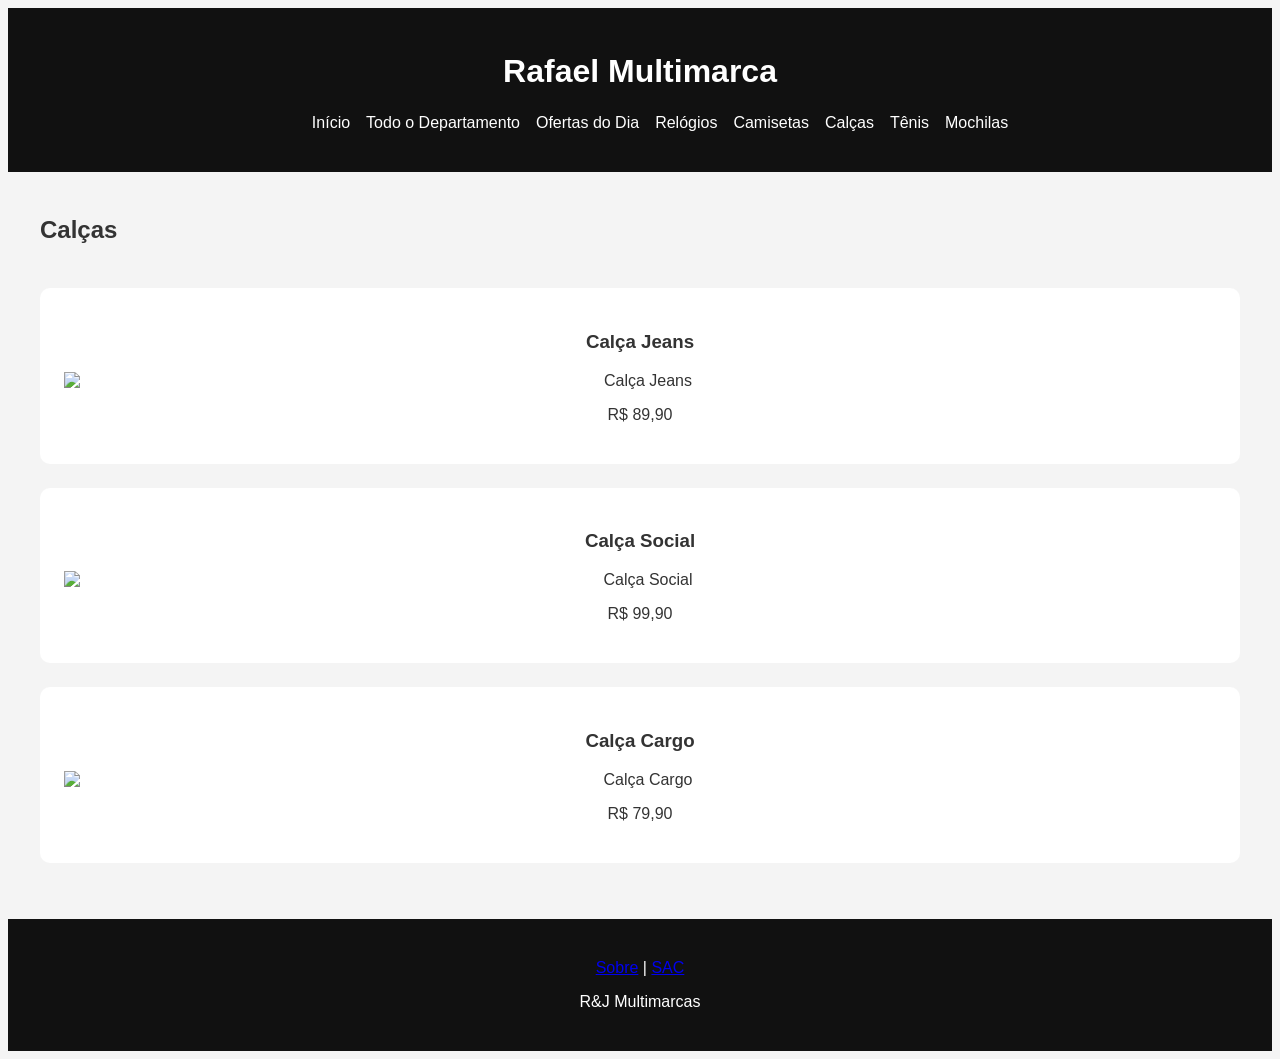
==== calcas.html @ 940b5541 "novo commit" ====
<!DOCTYPE html>
<html lang="pt-BR">
<head>
  <meta charset="UTF-8">
  <meta name="viewport" content="width=device-width, initial-scale=1.0">
  <title>Calças - ARENA MULTIMARCAS</title>

  <!-- CSS na ordem ITCSS -->
  <link rel="stylesheet" href="css/variables.css">
  <link rel="stylesheet" href="css/reset.css">
  <link rel="stylesheet" href="css/base.css">
  <link rel="stylesheet" href="css/layout.css">
  <link rel="stylesheet" href="css/components/nav.css">
  <link rel="stylesheet" href="css/components/card.css">
  <link rel="stylesheet" href="css/components/footer.css">
  <link rel="stylesheet" href="css/utilities.css">
</head>

<body>

<header>
  <h1>Rafael Multimarca</h1>

  <nav>
    <ul>
      <li><a href="aula_03.html#inicio">Início</a></li>
      <li><a href="departamento.html">Todo o Departamento</a></li>
      <li><a href="aula_03.html#ofertas">Ofertas do Dia</a></li>
      <li><a href="relogios.html">Relógios</a></li>
      <li><a href="camisetas.html">Camisetas</a></li>
      <li><a href="calcas.html">Calças</a></li>
      <li><a href="tenis.html">Tênis</a></li>
      <li><a href="mochilas.html">Mochilas</a></li>
    </ul>
  </nav>
</header>

<main>

<section id="calcas">
  <h2>Calças</h2>

  <div class="produto">
    <h3>Calça Jeans</h3>
    <img src="https://images.unsplash.com/photo-1542272604-787c3835535d?w=200" alt="Calça Jeans">
    <p>R$ 89,90</p>
  </div>

  <div class="produto">
    <h3>Calça Social</h3>
    <img src="https://images.unsplash.com/photo-1473966968600-fa801b869a1a?w=200" alt="Calça Social">
    <p>R$ 99,90</p>
  </div>

  <div class="produto">
    <h3>Calça Cargo</h3>
    <img src="https://images.unsplash.com/photo-1506629905607-0b5b8b5b2b5b?w=200" alt="Calça Cargo">
    <p>R$ 79,90</p>
  </div>

</section>

</main>

<footer>
  <div class="sac">
    <p><a href="#">Sobre</a> | <a href="#">SAC</a></p>
  </div>
  <p>R&J Multimarcas</p>
</footer>

</body>
</html>
---- css/variables.css ----
:root {
  --space-sm: 1rem;
  --space-md: 1.5rem;
  --space-lg: 2rem;

  --fs-base: 1rem;
  --fs-h1: 2rem;
  --fs-h2: 1.5rem;

  --color-primary: #00bcd4;
  --color-primary-dark: #0097a7;
  --color-bg: #f4f4f4;
  --color-text: #333;
  --color-white: #fff;
  --color-dark: #111;
  --color-border: #ccc;
}
---- css/base.css ----
body {
  font-family: Arial, sans-serif;
  font-size: var(--fs-base);
  background: var(--color-bg);
  color: var(--color-text);
}

h1 { 
  font-size: var(--fs-h1); 
  margin-bottom: var(--space-md);
}
h2 { font-size: var(--fs-h2); }

img, video {
  max-width: 100%;
  display: block;
}
---- css/layout.css ----
main {
  max-width: 1200px;
  margin: auto;
  padding: var(--space-md);
}

section {
  margin-bottom: var(--space-lg);
}
---- css/components/nav.css ----
header {
  background: var(--color-dark);
  color: var(--color-white);
  padding: var(--space-md);
  text-align: center;
}

nav ul {
  display: flex;
  justify-content: center;
  gap: var(--space-sm);
  list-style: none;
}

nav a {
  color: var(--color-white);
  text-decoration: none;
}
---- css/components/card.css ----
#produtos, #ofertas, #departamento, #relogios, #camisetas, #calcas, #tenis, #mochilas {
  display: grid;
  gap: var(--space-md);
}

.card, .oferta, .produto {
  background: var(--color-white);
  padding: var(--space-md);
  border-radius: 10px;
  text-align: center;
}
---- css/components/footer.css ----
footer {
  background: var(--color-dark);
  color: var(--color-white);
  text-align: center;
  padding: var(--space-md);
}

.sac {
  margin-bottom: var(--space-sm);
}
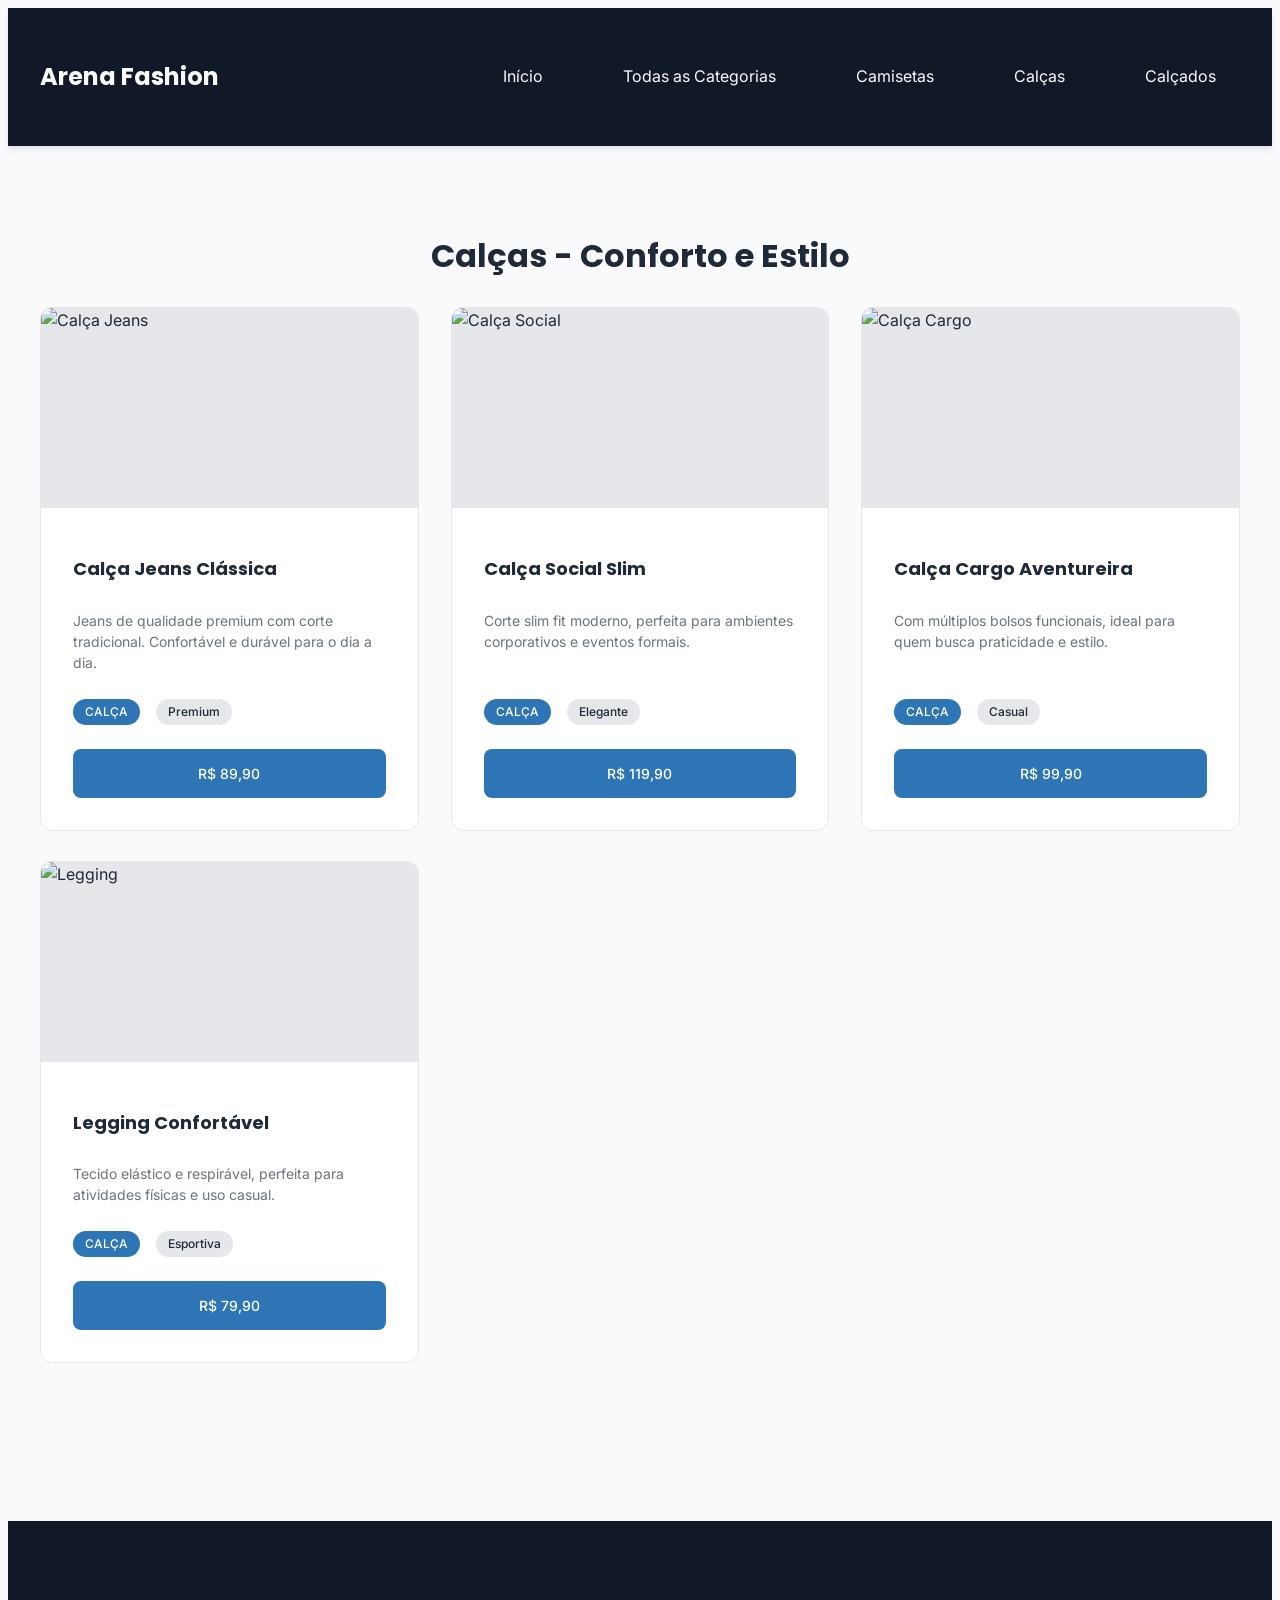
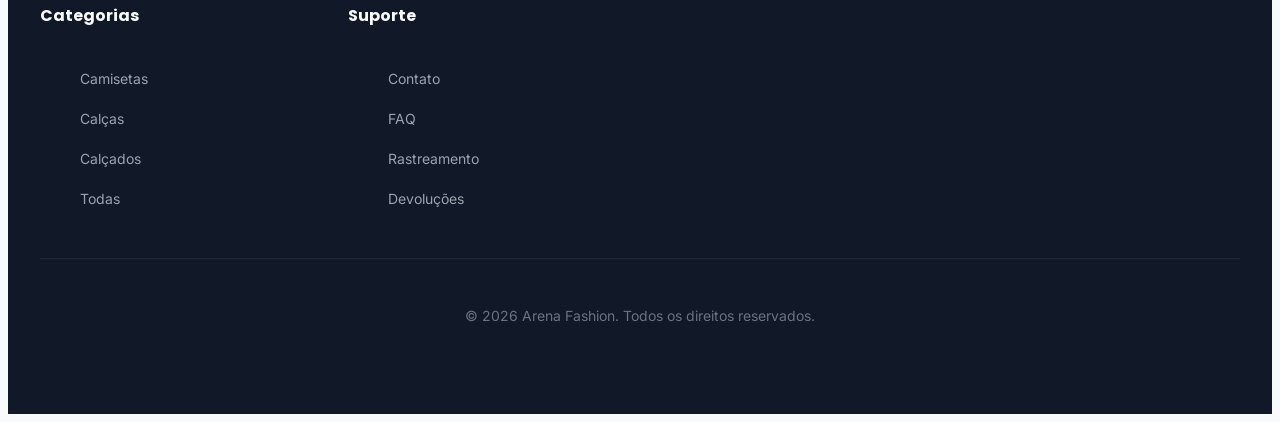
==== commit de596dd7: "aula 9" ====
--- a/calcas.html
+++ b/calcas.html
@@ -1,73 +1,107 @@
-<!DOCTYPE html>
+﻿<!DOCTYPE html>
 <html lang="pt-BR">
 <head>
   <meta charset="UTF-8">
   <meta name="viewport" content="width=device-width, initial-scale=1.0">
-  <title>Calças - ARENA MULTIMARCAS</title>
-
-  <!-- CSS na ordem ITCSS -->
+  <title>Calças - Arena Fashion</title>
+  <link rel="preconnect" href="https://fonts.googleapis.com">
+  <link rel="preconnect" href="https://fonts.gstatic.com" crossorigin>
+  <link href="https://fonts.googleapis.com/css2?family=Inter:wght@400;500;700&family=Poppins:wght@700&display=swap" rel="stylesheet">
   <link rel="stylesheet" href="css/variables.css">
   <link rel="stylesheet" href="css/reset.css">
   <link rel="stylesheet" href="css/base.css">
   <link rel="stylesheet" href="css/layout.css">
-  <link rel="stylesheet" href="css/components/nav.css">
+  <link rel="stylesheet" href="css/components/navbar.css">
   <link rel="stylesheet" href="css/components/card.css">
   <link rel="stylesheet" href="css/components/footer.css">
   <link rel="stylesheet" href="css/utilities.css">
 </head>
-
 <body>
-
-<header>
-  <h1>Rafael Multimarca</h1>
-
-  <nav>
-    <ul>
-      <li><a href="aula_03.html#inicio">Início</a></li>
-      <li><a href="departamento.html">Todo o Departamento</a></li>
-      <li><a href="aula_03.html#ofertas">Ofertas do Dia</a></li>
-      <li><a href="relogios.html">Relógios</a></li>
-      <li><a href="camisetas.html">Camisetas</a></li>
-      <li><a href="calcas.html">Calças</a></li>
-      <li><a href="tenis.html">Tênis</a></li>
-      <li><a href="mochilas.html">Mochilas</a></li>
-    </ul>
+<header class="header">
+  <nav class="navbar">
+    <div class="navbar__container">
+      <a href="aula_03.html" class="navbar__logo">Arena Fashion</a>
+      <button class="navbar__hamburger" id="hamburgerBtn" aria-label="Toggle navigation">
+        <span class="navbar__hamburger-line"></span>
+        <span class="navbar__hamburger-line"></span>
+        <span class="navbar__hamburger-line"></span>
+      </button>
+      <ul class="navbar__menu" id="navbarMenu">
+        <li class="navbar__item"><a href="aula_03.html" class="navbar__link">Início</a></li>
+        <li class="navbar__item"><a href="departamento.html" class="navbar__link">Todas as Categorias</a></li>
+        <li class="navbar__item"><a href="camisetas.html" class="navbar__link">Camisetas</a></li>
+        <li class="navbar__item"><a href="calcas.html" class="navbar__link">Calças</a></li>
+        <li class="navbar__item"><a href="tenis.html" class="navbar__link">Calçados</a></li>
+      </ul>
+    </div>
   </nav>
 </header>
-
-<main>
-
-<section id="calcas">
-  <h2>Calças</h2>
-
-  <div class="produto">
-    <h3>Calça Jeans</h3>
-    <img src="https://images.unsplash.com/photo-1542272604-787c3835535d?w=200" alt="Calça Jeans">
-    <p>R$ 89,90</p>
+<main class="main">
+<section class="section">
+  <h2 class="section__title">Calças - Conforto e Estilo</h2>
+  <div class="cards-grid">
+    <article class="card">
+      <div class="card__image"><img src="https://images.unsplash.com/photo-1542272604-787c3835535d?w=400&h=300&fit=crop" alt="Calça Jeans"></div>
+      <div class="card__content">
+        <h3 class="card__title">Calça Jeans Clássica</h3>
+        <p class="card__description">Jeans de qualidade premium com corte tradicional. Confortável e durável para o dia a dia.</p>
+        <div class="card__meta"><span class="card__category">Calça</span><span class="card__level">Premium</span></div>
+        <button class="card__button">R$ 89,90</button>
+      </div>
+    </article>
+    <article class="card">
+      <div class="card__image"><img src="https://images.unsplash.com/photo-1473966968600-fa801b869a1a?w=400&h=300&fit=crop" alt="Calça Social"></div>
+      <div class="card__content">
+        <h3 class="card__title">Calça Social Slim</h3>
+        <p class="card__description">Corte slim fit moderno, perfeita para ambientes corporativos e eventos formais.</p>
+        <div class="card__meta"><span class="card__category">Calça</span><span class="card__level">Elegante</span></div>
+        <button class="card__button">R$ 119,90</button>
+      </div>
+    </article>
+    <article class="card">
+      <div class="card__image"><img src="https://images.unsplash.com/photo-1506629905607-0b5b8b5b2b5b?w=400&h=300&fit=crop" alt="Calça Cargo"></div>
+      <div class="card__content">
+        <h3 class="card__title">Calça Cargo Aventureira</h3>
+        <p class="card__description">Com múltiplos bolsos funcionais, ideal para quem busca praticidade e estilo.</p>
+        <div class="card__meta"><span class="card__category">Calça</span><span class="card__level">Casual</span></div>
+        <button class="card__button">R$ 99,90</button>
+      </div>
+    </article>
+    <article class="card">
+      <div class="card__image"><img src="https://images.unsplash.com/photo-1541578527986-ccbb96293588?w=400&h=300&fit=crop" alt="Legging"></div>
+      <div class="card__content">
+        <h3 class="card__title">Legging Confortável</h3>
+        <p class="card__description">Tecido elástico e respirável, perfeita para atividades físicas e uso casual.</p>
+        <div class="card__meta"><span class="card__category">Calça</span><span class="card__level">Esportiva</span></div>
+        <button class="card__button">R$ 79,90</button>
+      </div>
+    </article>
   </div>
-
-  <div class="produto">
-    <h3>Calça Social</h3>
-    <img src="https://images.unsplash.com/photo-1473966968600-fa801b869a1a?w=200" alt="Calça Social">
-    <p>R$ 99,90</p>
+</section>
+</main>
+<footer class="footer">
+  <div class="footer__container">
+    <div class="footer__column"><h4 class="footer__title">Categorias</h4>
+      <ul class="footer__list">
+        <li><a href="camisetas.html" class="footer__link">Camisetas</a></li>
+        <li><a href="calcas.html" class="footer__link">Calças</a></li>
+        <li><a href="tenis.html" class="footer__link">Calçados</a></li>
+        <li><a href="departamento.html" class="footer__link">Todas</a></li>
+      </ul>
+    </div>
+    <div class="footer__column"><h4 class="footer__title">Suporte</h4>
+      <ul class="footer__list">
+        <li><a href="aula_03.html" class="footer__link">Contato</a></li>
+        <li><a href="aula_03.html" class="footer__link">FAQ</a></li>
+        <li><a href="aula_03.html" class="footer__link">Rastreamento</a></li>
+        <li><a href="aula_03.html" class="footer__link">Devoluções</a></li>
+      </ul>
+    </div>
   </div>
-
-  <div class="produto">
-    <h3>Calça Cargo</h3>
-    <img src="https://images.unsplash.com/photo-1506629905607-0b5b8b5b2b5b?w=200" alt="Calça Cargo">
-    <p>R$ 79,90</p>
+  <div class="footer__bottom">
+    <p class="footer__copyright">© <span id="footerYear">2026</span> Arena Fashion. Todos os direitos reservados.</p>
   </div>
-
-</section>
-
-</main>
-
-<footer>
-  <div class="sac">
-    <p><a href="#">Sobre</a> | <a href="#">SAC</a></p>
-  </div>
-  <p>R&J Multimarcas</p>
 </footer>
-
+<script src="js/main.js"></script>
 </body>
-</html>+</html>
--- a/css/variables.css
+++ b/css/variables.css
@@ -1,17 +1,107 @@
 :root {
+  /* ========================================
+     COLORS - Palette
+     ======================================== */
+  --color-primary-500: #2E75B6;
+  --color-primary-600: #1E5BA8;
+  --color-primary-700: #0F3F7F;
+  
+  --color-secondary-500: #F39C12;
+  --color-secondary-600: #E67E22;
+  --color-secondary-700: #D35400;
+  
+  --color-neutral-50: #F9FAFB;
+  --color-neutral-100: #F3F4F6;
+  --color-neutral-200: #E5E7EB;
+  --color-neutral-300: #D1D5DB;
+  --color-neutral-400: #9CA3AF;
+  --color-neutral-500: #6B7280;
+  --color-neutral-600: #4B5563;
+  --color-neutral-700: #374151;
+  --color-neutral-800: #1F2937;
+  --color-neutral-900: #111827;
+  
+  --color-success-500: #10B981;
+  --color-danger-500: #EF4444;
+  --color-warning-500: #FBBF24;
+  
+  /* ========================================
+     COLORS - Semantic
+     ======================================== */
+  --color-bg: #FFFFFF;
+  --color-bg-alt: #F9FAFB;
+  --color-text: #1F2937;
+  --color-text-light: #6B7280;
+  --color-text-lighter: #9CA3AF;
+  --color-border: #E5E7EB;
+  --color-shadow: rgba(0, 0, 0, 0.1);
+  
+  /* ========================================
+     SPACING - Modular Scale
+     ======================================== */
+  --space-xs: 0.5rem;
   --space-sm: 1rem;
   --space-md: 1.5rem;
   --space-lg: 2rem;
-
+  --space-xl: 3rem;
+  --space-2xl: 4rem;
+  
+  /* ========================================
+     TYPOGRAPHY
+     ======================================== */
+  --ff-primary: 'Inter', sans-serif;
+  --ff-heading: 'Poppins', sans-serif;
+  
+  --fw-normal: 400;
+  --fw-medium: 500;
+  --fw-bold: 700;
+  
+  --fs-xs: 0.75rem;
+  --fs-sm: 0.875rem;
   --fs-base: 1rem;
-  --fs-h1: 2rem;
-  --fs-h2: 1.5rem;
-
-  --color-primary: #00bcd4;
-  --color-primary-dark: #0097a7;
-  --color-bg: #f4f4f4;
-  --color-text: #333;
-  --color-white: #fff;
-  --color-dark: #111;
-  --color-border: #ccc;
+  --fs-lg: 1.125rem;
+  --fs-xl: 1.5rem;
+  --fs-2xl: 2rem;
+  --fs-3xl: 2.5rem;
+  
+  --lh-tight: 1.2;
+  --lh-normal: 1.5;
+  --lh-relaxed: 1.8;
+  
+  /* ========================================
+     BORDER & RADIUS
+     ======================================== */
+  --radius-sm: 0.25rem;
+  --radius-md: 0.5rem;
+  --radius-lg: 0.75rem;
+  --radius-xl: 1rem;
+  --radius-2xl: 1.5rem;
+  --radius-full: 9999px;
+  
+  --border-thin: 1px;
+  --border-normal: 2px;
+  --border-thick: 4px;
+  
+  /* ========================================
+     SHADOWS
+     ======================================== */
+  --shadow-sm: 0 1px 2px 0 rgba(0, 0, 0, 0.05);
+  --shadow-md: 0 4px 6px -1px rgba(0, 0, 0, 0.1);
+  --shadow-lg: 0 10px 15px -3px rgba(0, 0, 0, 0.1);
+  --shadow-xl: 0 20px 25px -5px rgba(0, 0, 0, 0.1);
+  --shadow-2xl: 0 25px 50px -12px rgba(0, 0, 0, 0.25);
+  
+  /* ========================================
+     Z-INDEX
+     ======================================== */
+  --z-dropdown: 100;
+  --z-sticky: 200;
+  --z-modal: 999;
+  
+  /* ========================================
+     TRANSITIONS
+     ======================================== */
+  --transition-fast: 150ms ease-out;
+  --transition-normal: 300ms ease-out;
+  --transition-slow: 500ms ease-out;
 }
--- a/css/base.css
+++ b/css/base.css
@@ -1,17 +1,104 @@
-body {
-  font-family: Arial, sans-serif;
-  font-size: var(--fs-base);
-  background: var(--color-bg);
-  color: var(--color-text);
+/* ========================================
+   2. BASE - Typographic Defaults
+   ======================================== */
+
+html {
+  scroll-behavior: smooth;
+  font-size: 16px;
 }
 
-h1 { 
-  font-size: var(--fs-h1); 
+body {
+  font-family: var(--ff-primary);
+  font-size: var(--fs-base);
+  font-weight: var(--fw-normal);
+  line-height: var(--lh-normal);
+  background-color: var(--color-neutral-50);
+  color: var(--color-text);
+  -webkit-font-smoothing: antialiased;
+  -moz-osx-font-smoothing: grayscale;
+}
+
+/* ========================================
+   HEADINGS
+   ======================================== */
+
+h1, h2, h3, h4, h5, h6 {
+  font-family: var(--ff-heading);
+  font-weight: var(--fw-bold);
+  line-height: var(--lh-tight);
+  color: var(--color-text);
   margin-bottom: var(--space-md);
 }
-h2 { font-size: var(--fs-h2); }
 
-img, video {
+h1 {
+  font-size: var(--fs-3xl);
+}
+
+h2 {
+  font-size: var(--fs-2xl);
+}
+
+h3 {
+  font-size: var(--fs-xl);
+}
+
+h4 {
+  font-size: var(--fs-lg);
+}
+
+h5, h6 {
+  font-size: var(--fs-base);
+}
+
+/* ========================================
+   PARAGRAPH & TEXT
+   ======================================== */
+
+p {
+  margin-bottom: var(--space-md);
+}
+
+a {
+  color: var(--color-primary-500);
+  text-decoration: none;
+  transition: color var(--transition-normal);
+}
+
+a:hover {
+  color: var(--color-primary-600);
+}
+
+/* ========================================
+   MEDIA
+   ======================================== */
+
+img, picture, video, canvas, svg {
+  display: block;
   max-width: 100%;
-  display: block;
+  height: auto;
+}
+
+/* ========================================
+   FORM ELEMENTS
+   ======================================== */
+
+button, input, select, textarea {
+  font-family: inherit;
+  font-size: inherit;
+}
+
+button {
+  cursor: pointer;
+}
+
+/* ========================================
+   LISTS
+   ======================================== */
+
+ul, ol {
+  list-style: none;
+}
+
+li {
+  margin-bottom: 0;
 }
--- a/css/layout.css
+++ b/css/layout.css
@@ -6,4 +6,62 @@
 
 section {
   margin-bottom: var(--space-lg);
+}
+
+/* ========================================
+   SECTION LAYOUT
+   ======================================== */
+
+.main {
+  max-width: 1200px;
+  margin: 0 auto;
+  padding: var(--space-lg);
+}
+
+.section {
+  padding: var(--space-lg) 0;
+}
+
+.section__title {
+  font-family: var(--ff-heading);
+  font-size: var(--fs-2xl);
+  font-weight: var(--fw-bold);
+  color: var(--color-text);
+  margin-bottom: var(--space-lg);
+  text-align: center;
+}
+
+/* ========================================
+   CARDS GRID - Responsive
+   ======================================== */
+
+.cards-grid {
+  display: grid;
+  grid-template-columns: 1fr;
+  gap: var(--space-lg);
+}
+
+/* Tablets (>= 768px) - 2 columns */
+@media (min-width: 768px) {
+  .cards-grid {
+    grid-template-columns: repeat(2, 1fr);
+  }
+}
+
+/* Desktop (>= 1200px) - 3 columns */
+@media (min-width: 1200px) {
+  .cards-grid {
+    grid-template-columns: repeat(3, 1fr);
+  }
+
+  /* Card featured spans 2 columns on desktop */
+  .card--featured {
+    grid-column: span 2;
+    grid-row: span 1;
+  }
+
+  /* Optional: Featured card can be full width for better design */
+  .cards-grid .card--featured:nth-child(1) {
+    grid-column: 1 / -1;
+  }
 }
--- a/css/components/navbar.css
+++ b/css/components/navbar.css
@@ -0,0 +1,162 @@
+/* ========================================
+   NAVBAR COMPONENT
+   ======================================== */
+
+.header {
+  background-color: var(--color-neutral-900);
+  box-shadow: var(--shadow-md);
+  position: sticky;
+  top: 0;
+  z-index: var(--z-sticky);
+}
+
+.navbar {
+  width: 100%;
+}
+
+.navbar__container {
+  max-width: 1200px;
+  margin: 0 auto;
+  padding: var(--space-md);
+  display: flex;
+  justify-content: space-between;
+  align-items: center;
+}
+
+.navbar__logo {
+  font-family: var(--ff-heading);
+  font-size: var(--fs-xl);
+  font-weight: var(--fw-bold);
+  color: var(--color-neutral-50);
+  text-decoration: none;
+  transition: color var(--transition-normal);
+}
+
+.navbar__logo:hover {
+  color: var(--color-primary-500);
+}
+
+/* ========================================
+   HAMBURGER MENU (Mobile First)
+   ======================================== */
+
+.navbar__hamburger {
+  display: flex;
+  flex-direction: column;
+  gap: 0.4rem;
+  background: none;
+  border: none;
+  cursor: pointer;
+  padding: var(--space-sm);
+  margin-right: -var(--space-sm);
+}
+
+.navbar__hamburger-line {
+  width: 1.5rem;
+  height: 0.25rem;
+  background-color: var(--color-neutral-50);
+  transition: all var(--transition-normal);
+  transform-origin: center;
+}
+
+.navbar__hamburger.active .navbar__hamburger-line:nth-child(1) {
+  transform: translateY(0.65rem) rotate(45deg);
+}
+
+.navbar__hamburger.active .navbar__hamburger-line:nth-child(2) {
+  opacity: 0;
+}
+
+.navbar__hamburger.active .navbar__hamburger-line:nth-child(3) {
+  transform: translateY(-0.65rem) rotate(-45deg);
+}
+
+/* ========================================
+   MENU (Mobile Vertical)
+   ======================================== */
+
+.navbar__menu {
+  display: none;
+  position: absolute;
+  top: 100%;
+  left: 0;
+  right: 0;
+  background-color: var(--color-neutral-800);
+  flex-direction: column;
+  padding: var(--space-md) 0;
+  list-style: none;
+  box-shadow: var(--shadow-lg);
+  animation: slideDown var(--transition-normal) ease-out;
+}
+
+.navbar__menu.active {
+  display: flex;
+}
+
+@keyframes slideDown {
+  from {
+    opacity: 0;
+    transform: translateY(-1rem);
+  }
+  to {
+    opacity: 1;
+    transform: translateY(0);
+  }
+}
+
+.navbar__item {
+  width: 100%;
+}
+
+.navbar__link {
+  display: block;
+  padding: var(--space-md) var(--space-lg);
+  color: var(--color-neutral-50);
+  text-decoration: none;
+  transition: background-color var(--transition-normal);
+  border-left: 4px solid transparent;
+}
+
+.navbar__link:hover,
+.navbar__link:focus {
+  background-color: var(--color-neutral-700);
+  border-left-color: var(--color-primary-500);
+  outline: none;
+}
+
+/* ========================================
+   DESKTOP (>= 768px)
+   ======================================== */
+
+@media (min-width: 768px) {
+  .navbar__hamburger {
+    display: none;
+  }
+
+  .navbar__menu {
+    display: flex !important;
+    position: static;
+    background-color: transparent;
+    flex-direction: row;
+    padding: 0;
+    gap: var(--space-lg);
+    box-shadow: none;
+    animation: none;
+  }
+
+  .navbar__item {
+    width: auto;
+  }
+
+  .navbar__link {
+    padding: var(--space-sm) var(--space-md);
+    border-left: none;
+    border-bottom: 2px solid transparent;
+  }
+
+  .navbar__link:hover,
+  .navbar__link:focus {
+    background-color: transparent;
+    border-bottom-color: var(--color-primary-500);
+  }
+}
--- a/css/components/card.css
+++ b/css/components/card.css
@@ -1,11 +1,144 @@
-#produtos, #ofertas, #departamento, #relogios, #camisetas, #calcas, #tenis, #mochilas {
-  display: grid;
-  gap: var(--space-md);
+/* ========================================
+   CARD COMPONENT
+   ======================================== */
+
+.card {
+  background-color: var(--color-bg);
+  border: var(--border-thin) solid var(--color-border);
+  border-radius: var(--radius-lg);
+  overflow: hidden;
+  transition: 
+    transform var(--transition-normal),
+    box-shadow var(--transition-normal);
+  display: flex;
+  flex-direction: column;
+  height: 100%;
 }
 
-.card, .oferta, .produto {
-  background: var(--color-white);
-  padding: var(--space-md);
-  border-radius: 10px;
-  text-align: center;
+.card:hover {
+  transform: translateY(-0.5rem);
+  box-shadow: var(--shadow-xl);
+}
+
+/* ========================================
+   CARD IMAGE
+   ======================================== */
+
+.card__image {
+  width: 100%;
+  height: 200px;
+  overflow: hidden;
+  background-color: var(--color-neutral-200);
+}
+
+.card__image img {
+  width: 100%;
+  height: 100%;
+  object-fit: cover;
+  transition: transform var(--transition-normal);
+}
+
+.card:hover .card__image img {
+  transform: scale(1.05);
+}
+
+/* ========================================
+   CARD CONTENT
+   ======================================== */
+
+.card__content {
+  padding: var(--space-lg);
+  display: flex;
+  flex-direction: column;
+  flex-grow: 1;
+}
+
+.card__title {
+  font-family: var(--ff-heading);
+  font-size: var(--fs-lg);
+  font-weight: var(--fw-bold);
+  color: var(--color-text);
+  margin-bottom: var(--space-sm);
+  line-height: var(--lh-tight);
+}
+
+.card__description {
+  font-size: var(--fs-sm);
+  color: var(--color-text-light);
+  line-height: var(--lh-normal);
+  margin-bottom: var(--space-md);
+  flex-grow: 1;
+}
+
+/* ========================================
+   CARD META
+   ======================================== */
+
+.card__meta {
+  display: flex;
+  gap: var(--space-sm);
+  margin-bottom: var(--space-md);
+  flex-wrap: wrap;
+}
+
+.card__category {
+  display: inline-block;
+  background-color: var(--color-primary-500);
+  color: white;
+  padding: 0.25rem 0.75rem;
+  border-radius: var(--radius-full);
+  font-size: var(--fs-xs);
+  font-weight: var(--fw-medium);
+  text-transform: uppercase;
+}
+
+.card__level {
+  display: inline-block;
+  background-color: var(--color-neutral-200);
+  color: var(--color-text);
+  padding: 0.25rem 0.75rem;
+  border-radius: var(--radius-full);
+  font-size: var(--fs-xs);
+  font-weight: var(--fw-medium);
+}
+
+/* ========================================
+   CARD BUTTON
+   ======================================== */
+
+.card__button {
+  padding: var(--space-sm) var(--space-md);
+  background-color: var(--color-primary-500);
+  color: white;
+  border: none;
+  border-radius: var(--radius-md);
+  font-family: var(--ff-primary);
+  font-size: var(--fs-sm);
+  font-weight: var(--fw-medium);
+  cursor: pointer;
+  transition: 
+    background-color var(--transition-normal),
+    transform var(--transition-fast);
+}
+
+.card__button:hover {
+  background-color: var(--color-primary-600);
+  transform: translateY(-2px);
+}
+
+.card__button:active {
+  transform: translateY(0);
+}
+
+/* ========================================
+   CARD FEATURED VARIANT
+   ======================================== */
+
+.card--featured {
+  border-color: var(--color-primary-500);
+  border-width: var(--border-normal);
+}
+
+.card--featured .card__category {
+  background-color: var(--color-primary-700);
 }
--- a/css/components/footer.css
+++ b/css/components/footer.css
@@ -1,10 +1,112 @@
-footer {
-  background: var(--color-dark);
-  color: var(--color-white);
-  text-align: center;
-  padding: var(--space-md);
+/* ========================================
+   FOOTER COMPONENT
+   ======================================== */
+
+.footer {
+  background-color: var(--color-neutral-900);
+  color: var(--color-neutral-400);
+  margin-top: var(--space-2xl);
+  padding: var(--space-2xl) var(--space-lg);
 }
 
-.sac {
-  margin-bottom: var(--space-sm);
+.footer__container {
+  max-width: 1200px;
+  margin: 0 auto;
+  display: grid;
+  grid-template-columns: 1fr;
+  gap: var(--space-lg);
+  padding-bottom: var(--space-lg);
+  border-bottom: var(--border-thin) solid var(--color-neutral-800);
+}
+
+/* Tablets (>= 768px) - 2 columns */
+@media (min-width: 768px) {
+  .footer__container {
+    grid-template-columns: repeat(2, 1fr);
+  }
+}
+
+/* Desktop (>= 1200px) - 4 columns */
+@media (min-width: 1200px) {
+  .footer__container {
+    grid-template-columns: repeat(4, 1fr);
+  }
+}
+
+/* ========================================
+   FOOTER COLUMN
+   ======================================== */
+
+.footer__column {
+  display: flex;
+  flex-direction: column;
+}
+
+.footer__title {
+  font-family: var(--ff-heading);
+  font-size: var(--fs-base);
+  font-weight: var(--fw-bold);
+  color: var(--color-neutral-50);
+  margin-bottom: var(--space-md);
+}
+
+/* ========================================
+   FOOTER LIST & LINKS
+   ======================================== */
+
+.footer__list {
+  list-style: none;
+  display: flex;
+  flex-direction: column;
+  gap: var(--space-sm);
+}
+
+.footer__link {
+  color: var(--color-neutral-400);
+  text-decoration: none;
+  font-size: var(--fs-sm);
+  transition: 
+    color var(--transition-normal),
+    padding-left var(--transition-normal);
+  display: inline-block;
+  position: relative;
+}
+
+.footer__link:hover {
+  color: var(--color-primary-500);
+  padding-left: 0.5rem;
+}
+
+.footer__link::before {
+  content: '';
+  position: absolute;
+  left: -0.5rem;
+  bottom: 0;
+  width: 3px;
+  height: 3px;
+  background-color: var(--color-primary-500);
+  border-radius: var(--radius-full);
+  opacity: 0;
+  transition: opacity var(--transition-normal);
+}
+
+.footer__link:hover::before {
+  opacity: 1;
+}
+
+/* ========================================
+   FOOTER BOTTOM
+   ======================================== */
+
+.footer__bottom {
+  max-width: 1200px;
+  margin: 0 auto;
+  padding-top: var(--space-lg);
+  text-align: center;
+}
+
+.footer__copyright {
+  font-size: var(--fs-sm);
+  color: var(--color-neutral-500);
+  line-height: var(--lh-normal);
 }
--- a/css/utilities.css
+++ b/css/utilities.css
@@ -0,0 +1,118 @@
+/* ========================================
+   5. UTILITIES - Helper Classes
+   ======================================== */
+
+/* Display */
+.u-hidden {
+  display: none !important;
+}
+
+.u-visible-mobile {
+  display: block;
+}
+
+@media (min-width: 768px) {
+  .u-visible-mobile {
+    display: none;
+  }
+}
+
+.u-visible-desktop {
+  display: none;
+}
+
+@media (min-width: 768px) {
+  .u-visible-desktop {
+    display: block;
+  }
+}
+
+/* Margins */
+.u-margin-top {
+  margin-top: var(--space-md) !important;
+}
+
+.u-margin-bottom {
+  margin-bottom: var(--space-md) !important;
+}
+
+.u-margin-0 {
+  margin: 0 !important;
+}
+
+/* Padding */
+.u-padding-md {
+  padding: var(--space-md) !important;
+}
+
+.u-padding-lg {
+  padding: var(--space-lg) !important;
+}
+
+/* Text Alignment */
+.u-text-center {
+  text-align: center !important;
+}
+
+.u-text-right {
+  text-align: right !important;
+}
+
+.u-text-left {
+  text-align: left !important;
+}
+
+/* Text Transform */
+.u-uppercase {
+  text-transform: uppercase !important;
+}
+
+.u-lowercase {
+  text-transform: lowercase !important;
+}
+
+.u-capitalize {
+  text-transform: capitalize !important;
+}
+
+/* Font Weight */
+.u-font-bold {
+  font-weight: var(--fw-bold) !important;
+}
+
+.u-font-medium {
+  font-weight: var(--fw-medium) !important;
+}
+
+/* Colors */
+.u-text-primary {
+  color: var(--color-primary-500) !important;
+}
+
+.u-text-light {
+  color: var(--color-text-light) !important;
+}
+
+.u-bg-dark {
+  background-color: var(--color-neutral-900) !important;
+}
+
+.u-bg-light {
+  background-color: var(--color-neutral-50) !important;
+}
+
+/* Spacing Stack (for sections) */
+.u-space-lg {
+  margin-bottom: var(--space-lg) !important;
+}
+
+.u-space-xl {
+  margin-bottom: var(--space-xl) !important;
+}
+
+/* Truncate text */
+.u-truncate {
+  overflow: hidden;
+  text-overflow: ellipsis;
+  white-space: nowrap;
+}
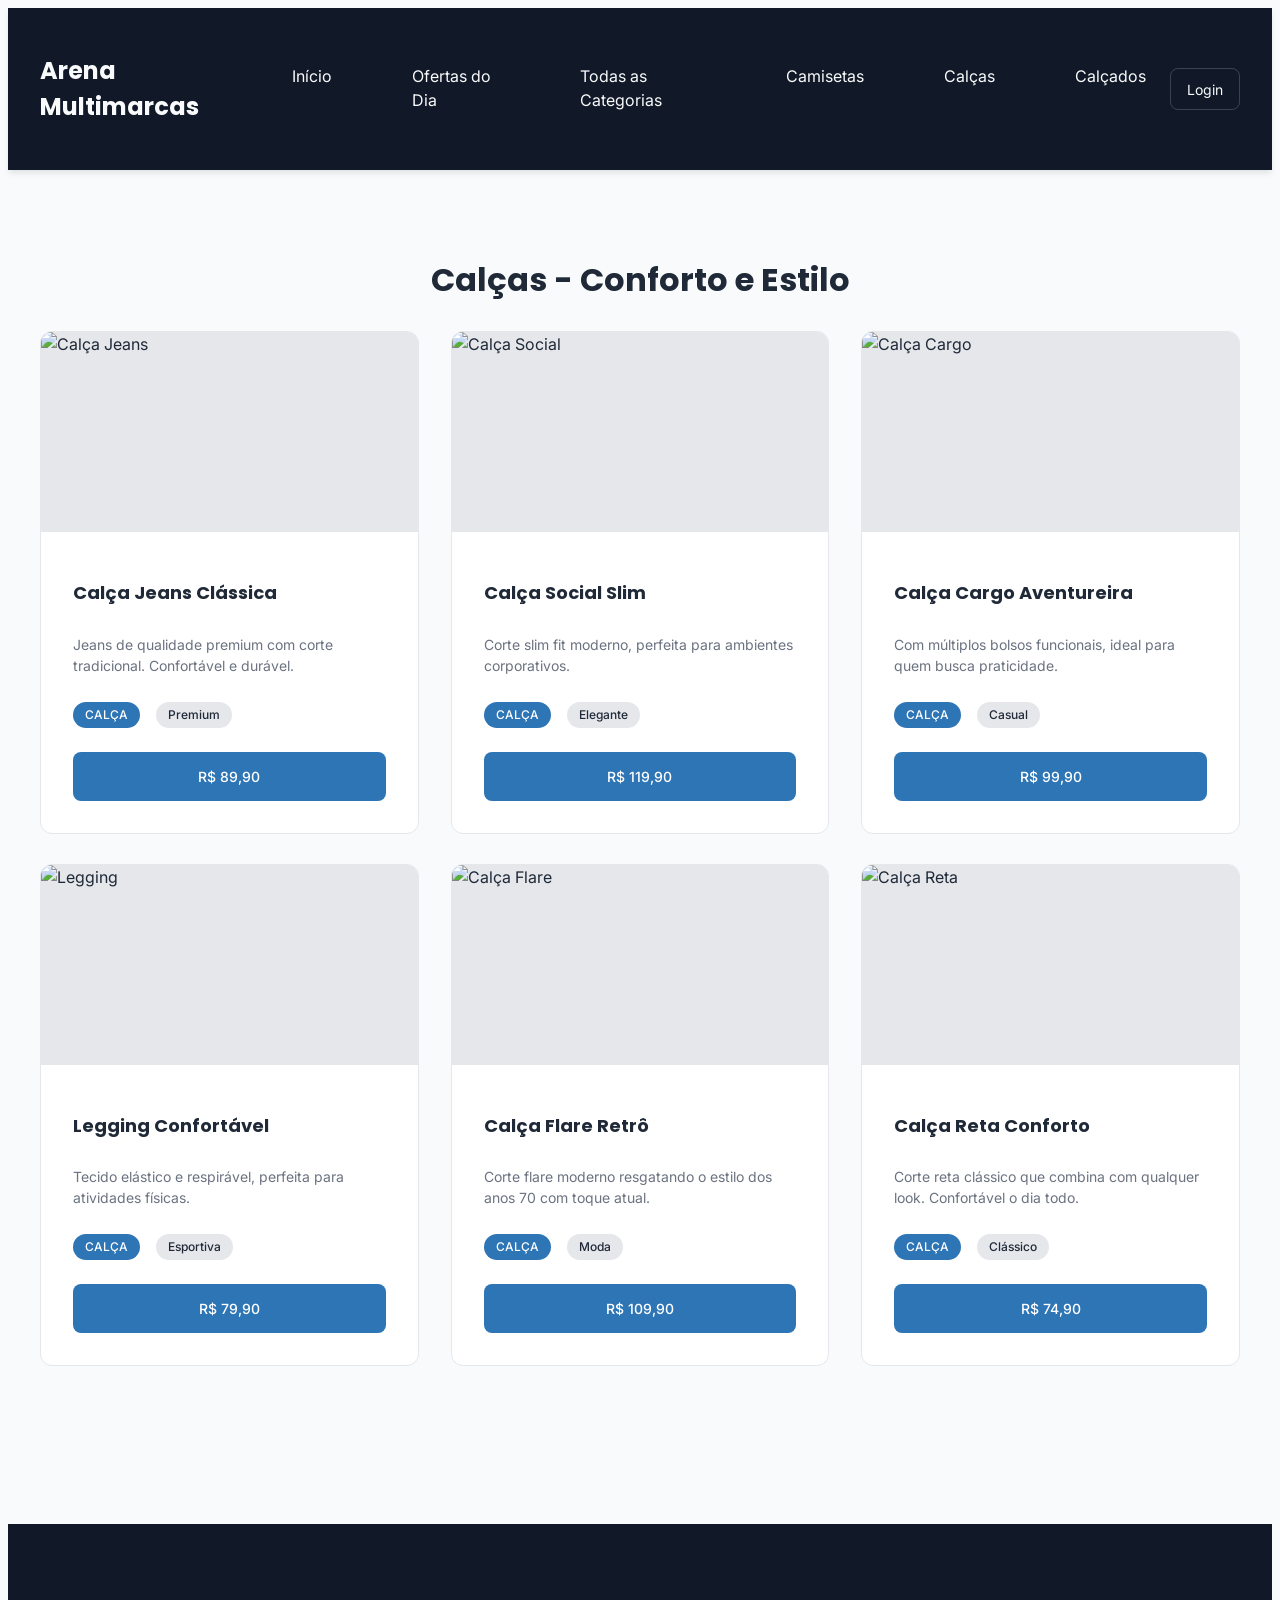
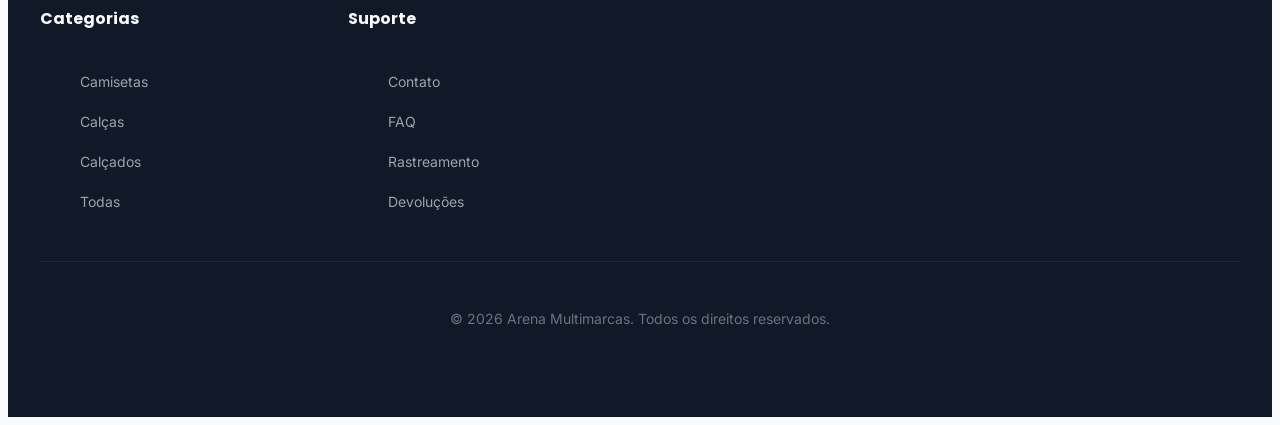
==== commit e21e013b: "adição login 25% func" ====
--- a/calcas.html
+++ b/calcas.html
@@ -3,7 +3,7 @@
 <head>
   <meta charset="UTF-8">
   <meta name="viewport" content="width=device-width, initial-scale=1.0">
-  <title>Calças - Arena Fashion</title>
+  <title>Calças - Arena Multimarcas</title>
   <link rel="preconnect" href="https://fonts.googleapis.com">
   <link rel="preconnect" href="https://fonts.gstatic.com" crossorigin>
   <link href="https://fonts.googleapis.com/css2?family=Inter:wght@400;500;700&family=Poppins:wght@700&display=swap" rel="stylesheet">
@@ -20,7 +20,7 @@
 <header class="header">
   <nav class="navbar">
     <div class="navbar__container">
-      <a href="aula_03.html" class="navbar__logo">Arena Fashion</a>
+      <a href="aula_03.html" class="navbar__logo">Arena Multimarcas</a>
       <button class="navbar__hamburger" id="hamburgerBtn" aria-label="Toggle navigation">
         <span class="navbar__hamburger-line"></span>
         <span class="navbar__hamburger-line"></span>
@@ -28,11 +28,17 @@
       </button>
       <ul class="navbar__menu" id="navbarMenu">
         <li class="navbar__item"><a href="aula_03.html" class="navbar__link">Início</a></li>
+        <li class="navbar__item"><a href="ofertas.html" class="navbar__link">Ofertas do Dia</a></li>
         <li class="navbar__item"><a href="departamento.html" class="navbar__link">Todas as Categorias</a></li>
         <li class="navbar__item"><a href="camisetas.html" class="navbar__link">Camisetas</a></li>
         <li class="navbar__item"><a href="calcas.html" class="navbar__link">Calças</a></li>
         <li class="navbar__item"><a href="tenis.html" class="navbar__link">Calçados</a></li>
       </ul>
+      <div class="navbar__actions">
+        <button class="navbar__button navbar__button--ghost" id="loginTrigger" type="button">Login</button>
+        <button class="navbar__cart navbar__button hide" id="cartButton" type="button" aria-label="Carrinho">🛒</button>
+        <span class="navbar__user-badge hide" id="userBadge"></span>
+      </div>
     </div>
   </nav>
 </header>
@@ -44,7 +50,7 @@
       <div class="card__image"><img src="https://images.unsplash.com/photo-1542272604-787c3835535d?w=400&h=300&fit=crop" alt="Calça Jeans"></div>
       <div class="card__content">
         <h3 class="card__title">Calça Jeans Clássica</h3>
-        <p class="card__description">Jeans de qualidade premium com corte tradicional. Confortável e durável para o dia a dia.</p>
+        <p class="card__description">Jeans de qualidade premium com corte tradicional. Confortável e durável.</p>
         <div class="card__meta"><span class="card__category">Calça</span><span class="card__level">Premium</span></div>
         <button class="card__button">R$ 89,90</button>
       </div>
@@ -53,7 +59,7 @@
       <div class="card__image"><img src="https://images.unsplash.com/photo-1473966968600-fa801b869a1a?w=400&h=300&fit=crop" alt="Calça Social"></div>
       <div class="card__content">
         <h3 class="card__title">Calça Social Slim</h3>
-        <p class="card__description">Corte slim fit moderno, perfeita para ambientes corporativos e eventos formais.</p>
+        <p class="card__description">Corte slim fit moderno, perfeita para ambientes corporativos.</p>
         <div class="card__meta"><span class="card__category">Calça</span><span class="card__level">Elegante</span></div>
         <button class="card__button">R$ 119,90</button>
       </div>
@@ -62,7 +68,7 @@
       <div class="card__image"><img src="https://images.unsplash.com/photo-1506629905607-0b5b8b5b2b5b?w=400&h=300&fit=crop" alt="Calça Cargo"></div>
       <div class="card__content">
         <h3 class="card__title">Calça Cargo Aventureira</h3>
-        <p class="card__description">Com múltiplos bolsos funcionais, ideal para quem busca praticidade e estilo.</p>
+        <p class="card__description">Com múltiplos bolsos funcionais, ideal para quem busca praticidade.</p>
         <div class="card__meta"><span class="card__category">Calça</span><span class="card__level">Casual</span></div>
         <button class="card__button">R$ 99,90</button>
       </div>
@@ -71,9 +77,27 @@
       <div class="card__image"><img src="https://images.unsplash.com/photo-1541578527986-ccbb96293588?w=400&h=300&fit=crop" alt="Legging"></div>
       <div class="card__content">
         <h3 class="card__title">Legging Confortável</h3>
-        <p class="card__description">Tecido elástico e respirável, perfeita para atividades físicas e uso casual.</p>
+        <p class="card__description">Tecido elástico e respirável, perfeita para atividades físicas.</p>
         <div class="card__meta"><span class="card__category">Calça</span><span class="card__level">Esportiva</span></div>
         <button class="card__button">R$ 79,90</button>
+      </div>
+    </article>
+    <article class="card">
+      <div class="card__image"><img src="https://images.unsplash.com/photo-1488348057664-e62a68339b17?w=400&h=300&fit=crop" alt="Calça Flare"></div>
+      <div class="card__content">
+        <h3 class="card__title">Calça Flare Retrô</h3>
+        <p class="card__description">Corte flare moderno resgatando o estilo dos anos 70 com toque atual.</p>
+        <div class="card__meta"><span class="card__category">Calça</span><span class="card__level">Moda</span></div>
+        <button class="card__button">R$ 109,90</button>
+      </div>
+    </article>
+    <article class="card">
+      <div class="card__image"><img src="https://images.unsplash.com/photo-1542272604-787c3835535d?w=400&h=300&fit=crop" alt="Calça Reta"></div>
+      <div class="card__content">
+        <h3 class="card__title">Calça Reta Conforto</h3>
+        <p class="card__description">Corte reta clássico que combina com qualquer look. Confortável o dia todo.</p>
+        <div class="card__meta"><span class="card__category">Calça</span><span class="card__level">Clássico</span></div>
+        <button class="card__button">R$ 74,90</button>
       </div>
     </article>
   </div>
@@ -99,9 +123,25 @@
     </div>
   </div>
   <div class="footer__bottom">
-    <p class="footer__copyright">© <span id="footerYear">2026</span> Arena Fashion. Todos os direitos reservados.</p>
+    <p class="footer__copyright">© <span id="footerYear">2026</span> Arena Multimarcas. Todos os direitos reservados.</p>
   </div>
 </footer>
+  <div class="modal" id="loginModal" aria-hidden="true">
+    <div class="modal__backdrop" id="modalBackdrop"></div>
+    <div class="modal__content">
+      <button class="modal__close" id="closeLoginModal" aria-label="Fechar">×</button>
+      <h2>Entrar no site</h2>
+      <form id="loginForm" class="form">
+        <label for="loginUser">Usuário</label>
+        <input type="text" id="loginUser" name="user" placeholder="admin ou cliente" required>
+        <label for="loginPassword">Senha</label>
+        <input type="password" id="loginPassword" name="password" placeholder="admim ou cliente" required>
+        <button type="submit" class="card__button">Entrar</button>
+        <p class="form__help">Use senha <strong>admim</strong> para administrador ou <strong>cliente</strong> para cliente.</p>
+        <p id="loginError" class="form__error" aria-live="polite"></p>
+      </form>
+    </div>
+  </div>
 <script src="js/main.js"></script>
 </body>
 </html>
--- a/css/components/navbar.css
+++ b/css/components/navbar.css
@@ -124,9 +124,116 @@
   outline: none;
 }
 
-/* ========================================
-   DESKTOP (>= 768px)
-   ======================================== */
+.navbar__actions {
+  display: none;
+  align-items: center;
+  gap: var(--space-sm);
+}
+
+.navbar__button {
+  border: 1px solid rgba(255, 255, 255, 0.18);
+  background: transparent;
+  color: var(--color-neutral-50);
+  padding: 0.7rem 1rem;
+  border-radius: var(--radius-md);
+  font-size: var(--fs-sm);
+  cursor: pointer;
+  transition: background-color var(--transition-normal), border-color var(--transition-normal);
+}
+
+.navbar__button:hover,
+.navbar__button:focus {
+  background-color: rgba(255, 255, 255, 0.08);
+  border-color: var(--color-primary-500);
+}
+
+.navbar__button--active {
+  background-color: var(--color-primary-500);
+  border-color: var(--color-primary-500);
+}
+
+.navbar__cart {
+  display: inline-flex;
+  align-items: center;
+  justify-content: center;
+  width: 2.8rem;
+  height: 2.8rem;
+  border-radius: 0.85rem;
+  background-color: var(--color-primary-500);
+  color: var(--color-neutral-50);
+  border: none;
+  font-size: 1.1rem;
+}
+
+.navbar__user-badge {
+  display: inline-flex;
+  align-items: center;
+  padding: 0.5rem 0.85rem;
+  border-radius: 999px;
+  background-color: rgba(255, 255, 255, 0.12);
+  color: var(--color-neutral-50);
+  font-size: 0.9rem;
+}
+
+.hide {
+  display: none !important;
+}
+
+.modal {
+  position: fixed;
+  inset: 0;
+  display: none;
+  align-items: center;
+  justify-content: center;
+  z-index: calc(var(--z-sticky) + 10);
+}
+
+.modal--open {
+  display: flex;
+}
+
+.modal__backdrop {
+  position: absolute;
+  inset: 0;
+  background: rgba(0, 0, 0, 0.6);
+}
+
+.modal__content {
+  position: relative;
+  background: var(--color-neutral-50);
+  border-radius: var(--radius-lg);
+  padding: var(--space-xl);
+  width: min(520px, calc(100% - 2rem));
+  box-shadow: var(--shadow-xl);
+  z-index: 1;
+}
+
+.modal__close {
+  position: absolute;
+  top: var(--space-sm);
+  right: var(--space-sm);
+  border: none;
+  background: transparent;
+  font-size: 1.5rem;
+  color: var(--color-neutral-900);
+  cursor: pointer;
+}
+
+.modal h2 {
+  margin-bottom: var(--space-md);
+}
+
+.form__help {
+  margin-top: var(--space-sm);
+  color: var(--color-neutral-600);
+  font-size: 0.95rem;
+}
+
+.form__error {
+  margin-top: var(--space-sm);
+  color: var(--color-danger-500);
+  font-size: 0.95rem;
+}
 
 @media (min-width: 768px) {
   .navbar__hamburger {
@@ -142,6 +249,11 @@
     gap: var(--space-lg);
     box-shadow: none;
     animation: none;
+    margin-right: auto;
+  }
+
+  .navbar__actions {
+    display: flex;
   }
 
   .navbar__item {
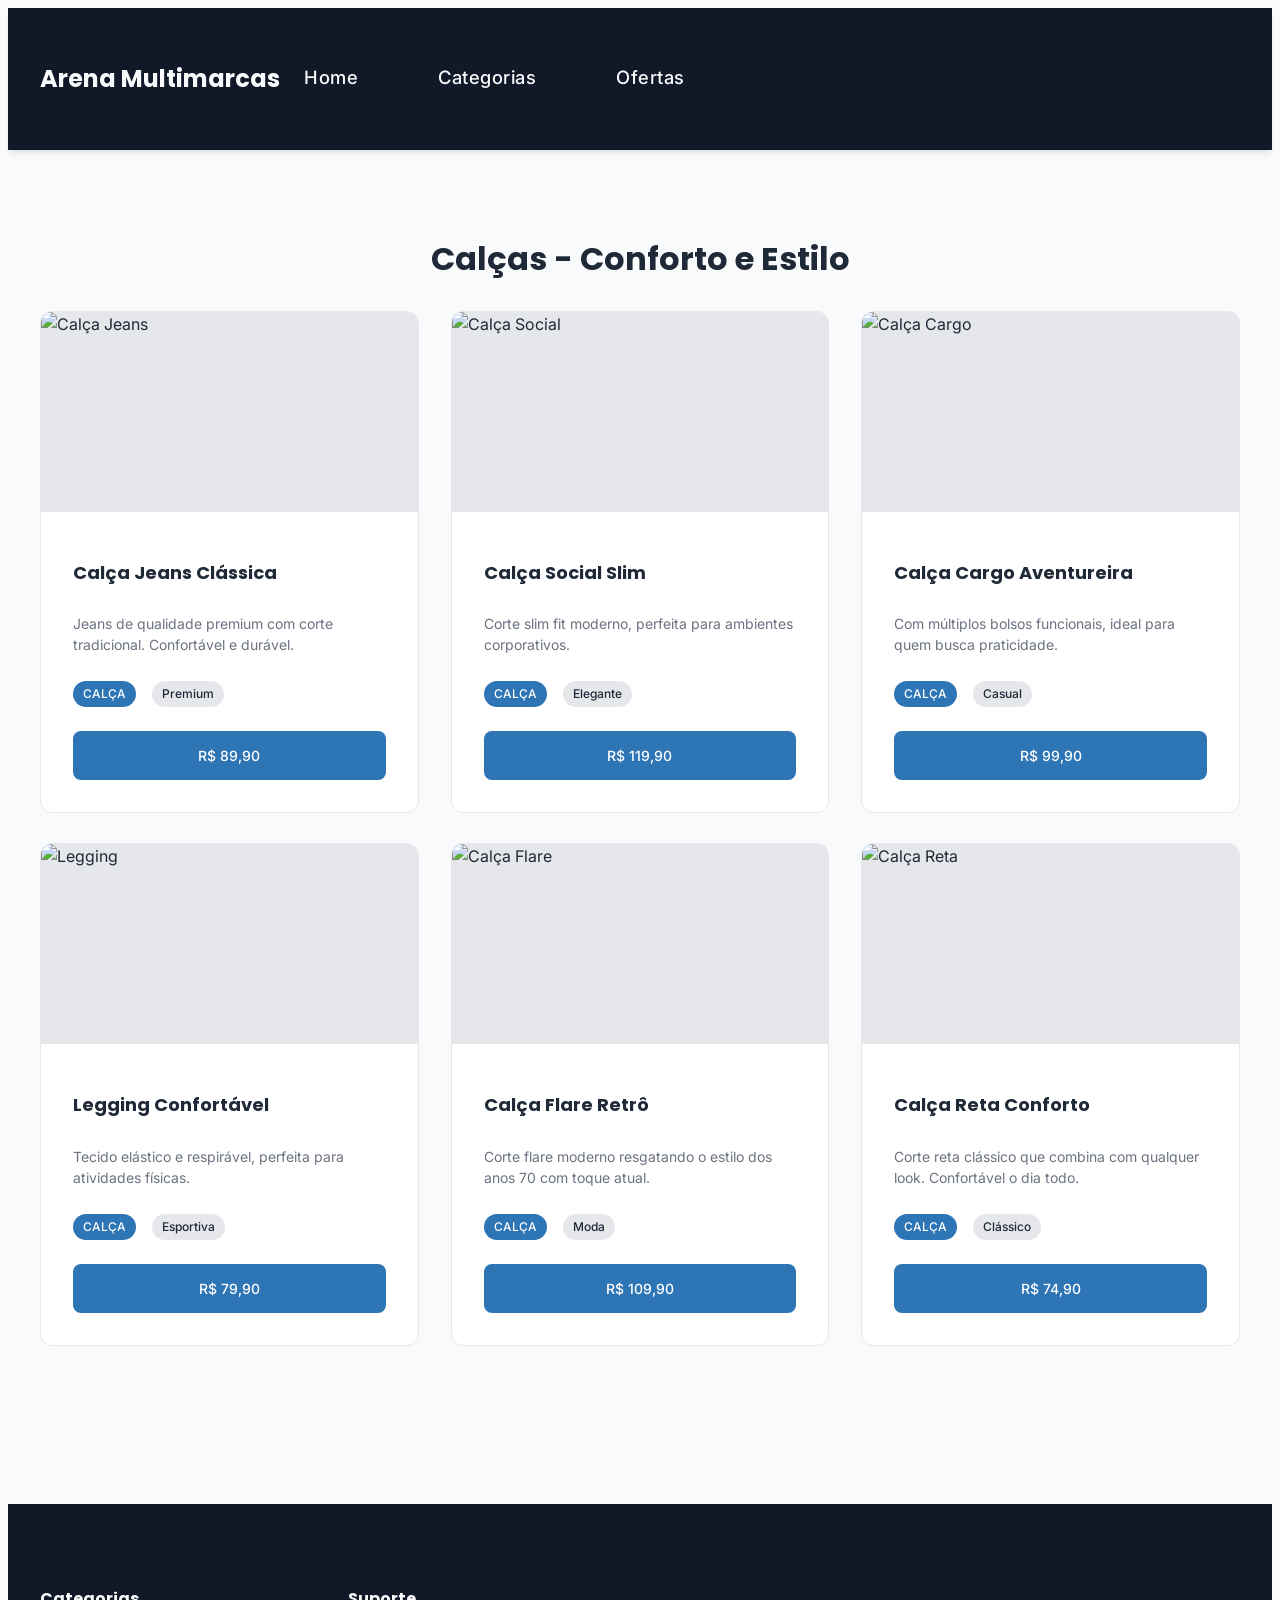
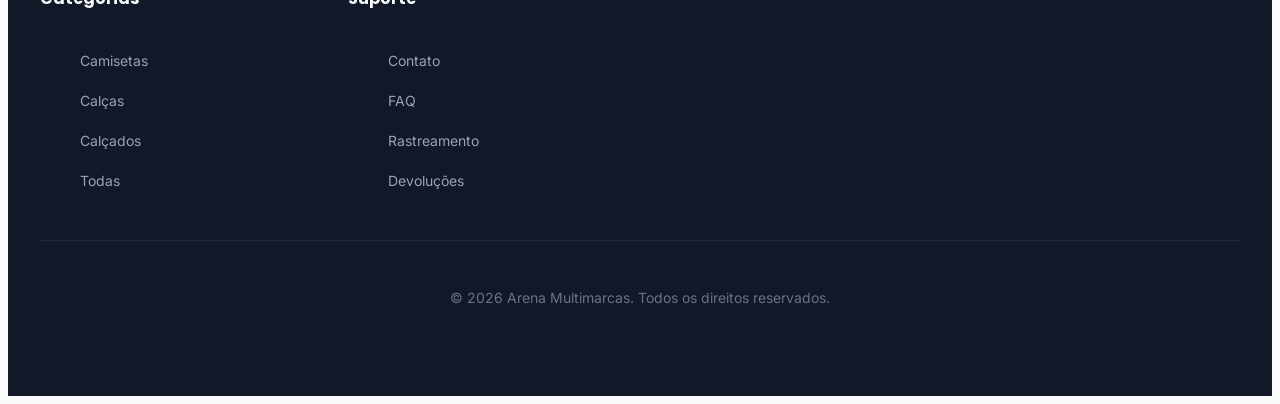
==== commit 01bd7610: "aula 10" ====
--- a/calcas.html
+++ b/calcas.html
@@ -7,7 +7,7 @@
   <link rel="preconnect" href="https://fonts.googleapis.com">
   <link rel="preconnect" href="https://fonts.gstatic.com" crossorigin>
   <link href="https://fonts.googleapis.com/css2?family=Inter:wght@400;500;700&family=Poppins:wght@700&display=swap" rel="stylesheet">
-  <link rel="stylesheet" href="css/variables.css">
+  <link rel="stylesheet" href="css/tokens/main.css">
   <link rel="stylesheet" href="css/reset.css">
   <link rel="stylesheet" href="css/base.css">
   <link rel="stylesheet" href="css/layout.css">
@@ -21,24 +21,30 @@
   <nav class="navbar">
     <div class="navbar__container">
       <a href="aula_03.html" class="navbar__logo">Arena Multimarcas</a>
+      
       <button class="navbar__hamburger" id="hamburgerBtn" aria-label="Toggle navigation">
         <span class="navbar__hamburger-line"></span>
         <span class="navbar__hamburger-line"></span>
         <span class="navbar__hamburger-line"></span>
       </button>
+      
       <ul class="navbar__menu" id="navbarMenu">
-        <li class="navbar__item"><a href="aula_03.html" class="navbar__link">Início</a></li>
-        <li class="navbar__item"><a href="ofertas.html" class="navbar__link">Ofertas do Dia</a></li>
-        <li class="navbar__item"><a href="departamento.html" class="navbar__link">Todas as Categorias</a></li>
-        <li class="navbar__item"><a href="camisetas.html" class="navbar__link">Camisetas</a></li>
-        <li class="navbar__item"><a href="calcas.html" class="navbar__link">Calças</a></li>
-        <li class="navbar__item"><a href="tenis.html" class="navbar__link">Calçados</a></li>
+        <li class="navbar__item"><a href="aula_03.html" class="navbar__link">Home</a></li>
+        
+        <li class="navbar__item navbar__dropdown">
+          <a href="#" class="navbar__link">Categorias</a>
+          <ul class="navbar__submenu">
+            <li><a href="camisetas.html" class="navbar__sublink">Camisetas</a></li>
+            <li><a href="calcas.html" class="navbar__sublink">Calças</a></li>
+            <li><a href="tenis.html" class="navbar__sublink">Tênis</a></li>
+            <li><a href="relogios.html" class="navbar__sublink">Relógios</a></li>
+            <li><a href="mochilas.html" class="navbar__sublink">Mochilas</a></li>
+            <li><a href="departamento.html" class="navbar__sublink">Ver Todas</a></li>
+          </ul>
+        </li>
+        
+        <li class="navbar__item"><a href="ofertas.html" class="navbar__link">Ofertas</a></li>
       </ul>
-      <div class="navbar__actions">
-        <button class="navbar__button navbar__button--ghost" id="loginTrigger" type="button">Login</button>
-        <button class="navbar__cart navbar__button hide" id="cartButton" type="button" aria-label="Carrinho">🛒</button>
-        <span class="navbar__user-badge hide" id="userBadge"></span>
-      </div>
     </div>
   </nav>
 </header>
--- a/css/tokens/main.css
+++ b/css/tokens/main.css
@@ -0,0 +1,4 @@
+@import './primitives.css';
+@import './spacing.css';
+@import './typography.css';
+@import './semantic.css';
--- a/css/layout.css
+++ b/css/layout.css
@@ -1,5 +1,5 @@
 main {
-  max-width: 1200px;
+  max-width: var(--layout-max-width);
   margin: auto;
   padding: var(--space-md);
 }
@@ -13,7 +13,7 @@
    ======================================== */
 
 .main {
-  max-width: 1200px;
+  max-width: var(--layout-max-width);
   margin: 0 auto;
   padding: var(--space-lg);
 }
--- a/css/components/navbar.css
+++ b/css/components/navbar.css
@@ -15,7 +15,7 @@
 }
 
 .navbar__container {
-  max-width: 1200px;
+  max-width: var(--layout-max-width);
   margin: 0 auto;
   padding: var(--space-md);
   display: flex;
@@ -114,7 +114,14 @@
   color: var(--color-neutral-50);
   text-decoration: none;
   transition: background-color var(--transition-normal);
-  border-left: 4px solid transparent;
+  border-left: var(--border-thick) solid transparent;
+  font-size: 1.15rem !important; /* Aumenta o texto (o padrão era 1rem) */
+  font-weight: 500;             /* Deixa a letra levemente mais encorpada */
+  letter-spacing: 0.5px;        /* Dá um leve espaço elegante entre as letras */
+}
+
+.navbar__sublink {
+  font-size: 1rem !important; /* Mantém o texto das subcategorias um pouco menor que o das categorias principais */
 }
 
 .navbar__link:hover,
@@ -131,7 +138,7 @@
 }
 
 .navbar__button {
-  border: 1px solid rgba(255, 255, 255, 0.18);
+  border: 1px solid var(--color-border-subtle);
   background: transparent;
   color: var(--color-neutral-50);
   padding: 0.7rem 1rem;
@@ -143,7 +150,7 @@
 
 .navbar__button:hover,
 .navbar__button:focus {
-  background-color: rgba(255, 255, 255, 0.08);
+  background-color: var(--color-surface-hover);
   border-color: var(--color-primary-500);
 }
 
@@ -169,8 +176,8 @@
   display: inline-flex;
   align-items: center;
   padding: 0.5rem 0.85rem;
-  border-radius: 999px;
-  background-color: rgba(255, 255, 255, 0.12);
+  border-radius: var(--radius-full);
+  background-color: var(--color-surface-muted);
   color: var(--color-neutral-50);
   font-size: 0.9rem;
 }
@@ -195,7 +202,7 @@
 .modal__backdrop {
   position: absolute;
   inset: 0;
-  background: rgba(0, 0, 0, 0.6);
+  background: var(--color-overlay);
 }
 
 .modal__content {
@@ -203,7 +210,7 @@
   background: var(--color-neutral-50);
   border-radius: var(--radius-lg);
   padding: var(--space-xl);
-  width: min(520px, calc(100% - 2rem));
+  width: min(var(--modal-max-width), calc(100% - var(--space-lg)));
   box-shadow: var(--shadow-xl);
   z-index: 1;
 }
@@ -263,7 +270,7 @@
   .navbar__link {
     padding: var(--space-sm) var(--space-md);
     border-left: none;
-    border-bottom: 2px solid transparent;
+    border-bottom: var(--border-normal) solid transparent;
   }
 
   .navbar__link:hover,
@@ -272,3 +279,49 @@
     border-bottom-color: var(--color-primary-500);
   }
 }
+
+
+/* ========================================
+   DROPDOWN MENU - ATUALIZADO PARA CLIQUE
+   ======================================== */
+
+.navbar__dropdown {
+  position: relative;
+}
+
+/* O submenu começa sempre escondido */
+.navbar__submenu {
+  display: none;
+  list-style: none;
+  background-color: var(--color-navbar-bg); /* Mantém o fundo escuro padrão */
+  z-index: 999;
+}
+
+/* Exibe o submenu apenas quando a classe .active for injetada pelo JavaScript */
+.navbar__dropdown.active .navbar__submenu {
+  display: block;
+}
+
+/* --- Ajuste Responsivo para Celular (Mobile) --- */
+@media (max-width: 767px) {
+  .navbar__submenu {
+    position: static; /* Faz com que as categorias empurrem o menu para baixo em vez de flutuar por cima */
+    width: 100%;
+    padding-left: var(--space-md); /* Dá um recuo visual elegante nas subcategorias */
+    box-shadow: none;
+    border-radius: 0;
+    background-color: var(--color-navbar-menu); /* Um tom levemente diferente para destacar no mobile */
+  }
+}
+
+/* --- Ajuste Responsivo para Computador (Desktop) --- */
+@media (min-width: 768px) {
+  .navbar__submenu {
+    position: absolute;
+    top: 100%;
+    left: 0;
+    min-width: var(--dropdown-min-width);
+    border-radius: 0 0 var(--radius-lg) var(--radius-lg);
+    box-shadow: var(--shadow-dropdown);
+  }
+}
--- a/css/components/card.css
+++ b/css/components/card.css
@@ -26,7 +26,7 @@
 
 .card__image {
   width: 100%;
-  height: 200px;
+  height: var(--card-image-height);
   overflow: hidden;
   background-color: var(--color-neutral-200);
 }
@@ -85,7 +85,7 @@
   display: inline-block;
   background-color: var(--color-primary-500);
   color: white;
-  padding: 0.25rem 0.75rem;
+  padding: var(--space-3xs) var(--space-2xs);
   border-radius: var(--radius-full);
   font-size: var(--fs-xs);
   font-weight: var(--fw-medium);
@@ -96,7 +96,7 @@
   display: inline-block;
   background-color: var(--color-neutral-200);
   color: var(--color-text);
-  padding: 0.25rem 0.75rem;
+  padding: var(--space-3xs) var(--space-2xs);
   border-radius: var(--radius-full);
   font-size: var(--fs-xs);
   font-weight: var(--fw-medium);
--- a/css/components/footer.css
+++ b/css/components/footer.css
@@ -10,7 +10,7 @@
 }
 
 .footer__container {
-  max-width: 1200px;
+  max-width: var(--layout-max-width);
   margin: 0 auto;
   display: grid;
   grid-template-columns: 1fr;
@@ -82,8 +82,8 @@
   position: absolute;
   left: -0.5rem;
   bottom: 0;
-  width: 3px;
-  height: 3px;
+  width: var(--dot-size);
+  height: var(--dot-size);
   background-color: var(--color-primary-500);
   border-radius: var(--radius-full);
   opacity: 0;
@@ -99,7 +99,7 @@
    ======================================== */
 
 .footer__bottom {
-  max-width: 1200px;
+  max-width: var(--layout-max-width);
   margin: 0 auto;
   padding-top: var(--space-lg);
   text-align: center;
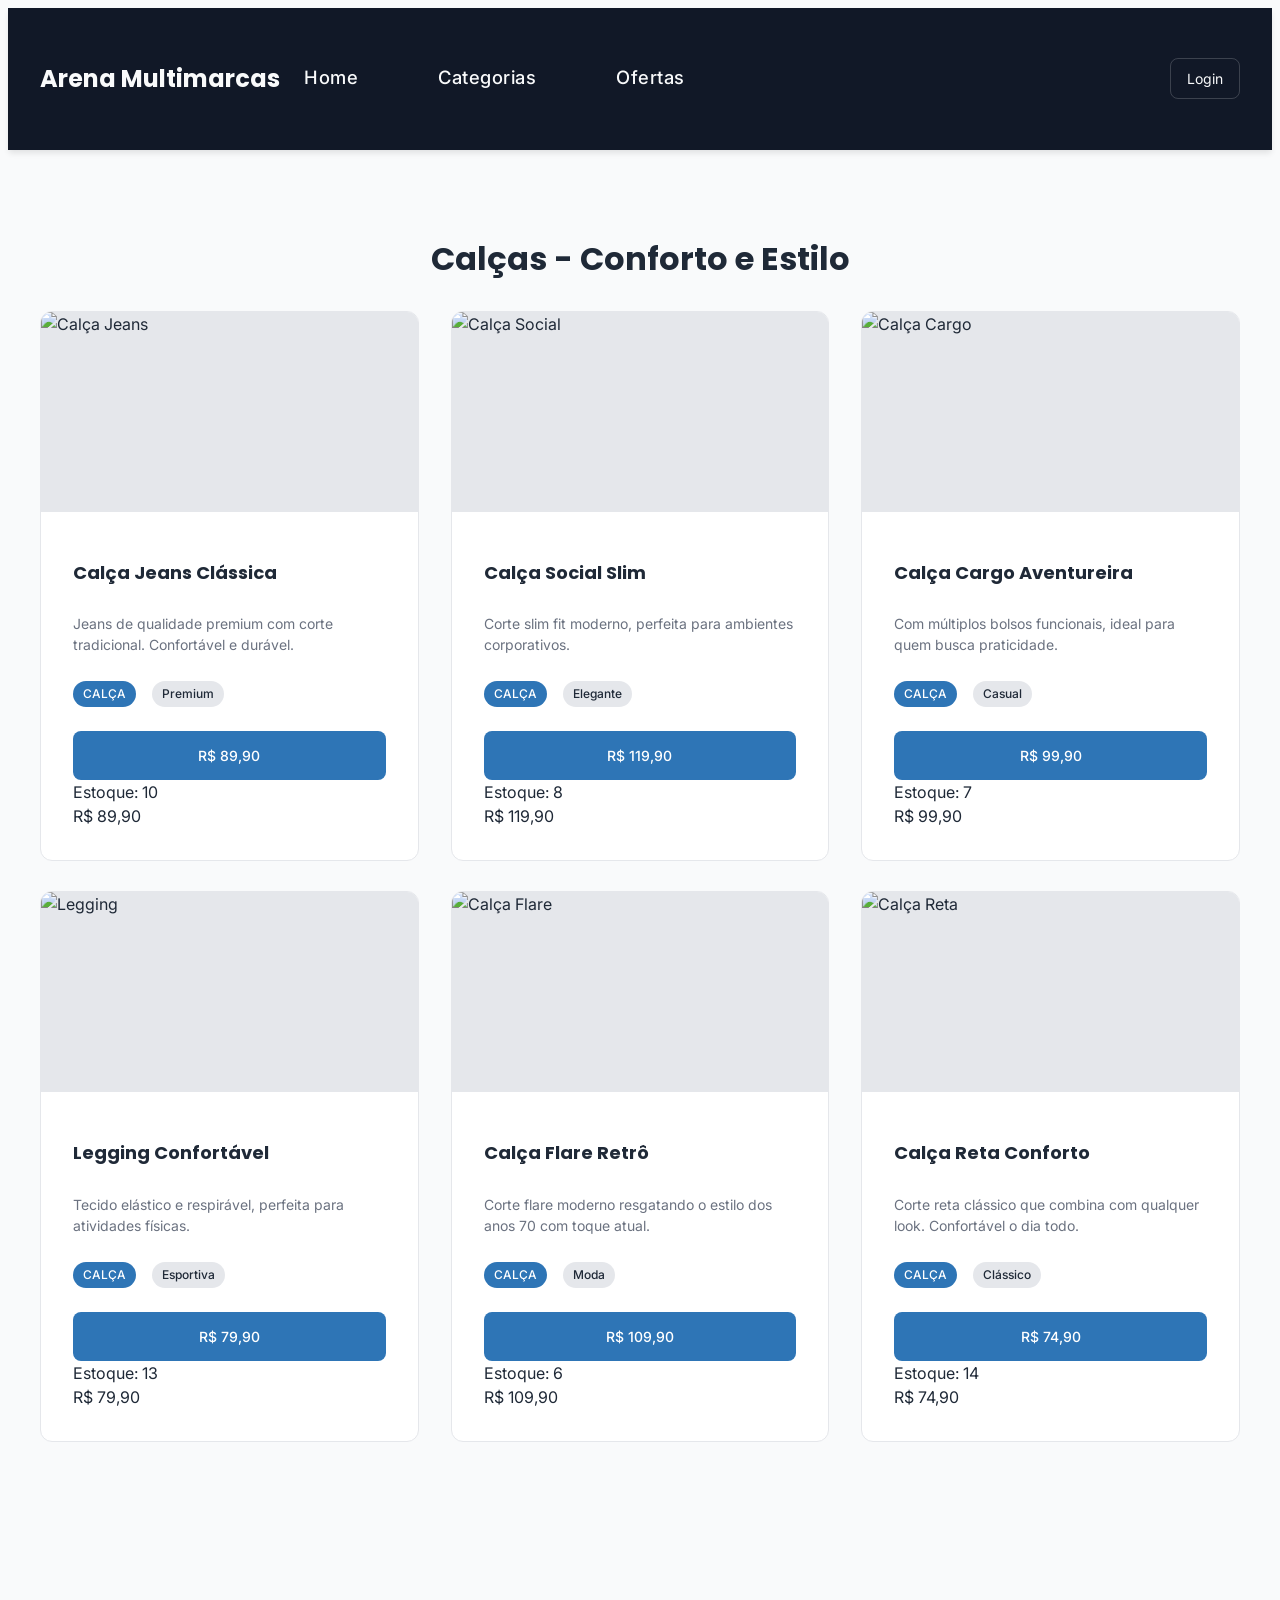
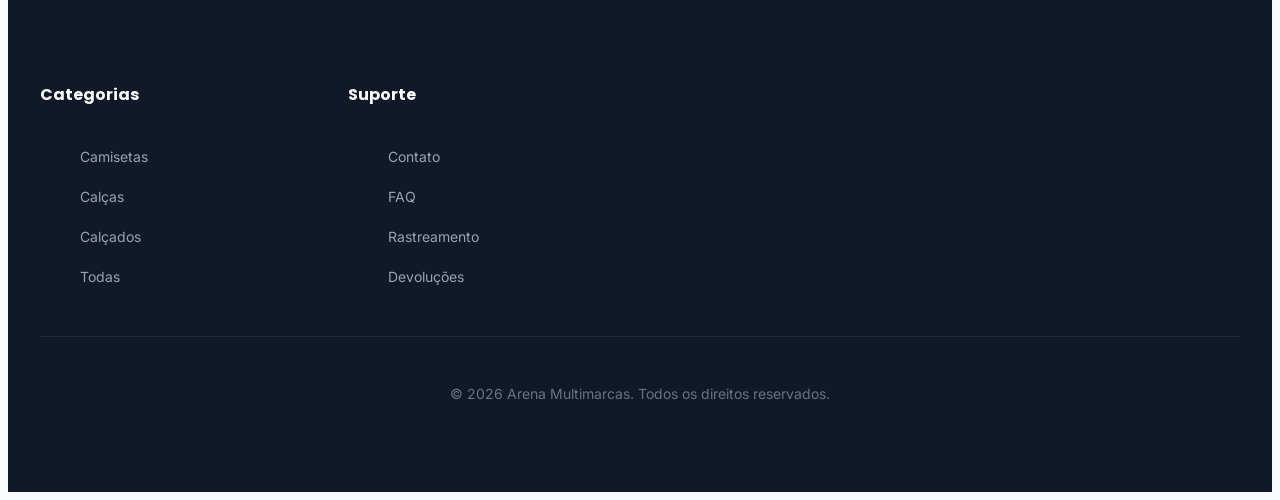
==== commit 74c975a0: "login e pagamento e ajustes" ====
--- a/calcas.html
+++ b/calcas.html
@@ -13,6 +13,7 @@
   <link rel="stylesheet" href="css/layout.css">
   <link rel="stylesheet" href="css/components/navbar.css">
   <link rel="stylesheet" href="css/components/card.css">
+  <link rel="stylesheet" href="css/components/form.css">
   <link rel="stylesheet" href="css/components/footer.css">
   <link rel="stylesheet" href="css/utilities.css">
 </head>
@@ -45,6 +46,12 @@
         
         <li class="navbar__item"><a href="ofertas.html" class="navbar__link">Ofertas</a></li>
       </ul>
+      <div class="navbar__actions">
+        <button id="createAdBtn" class="navbar__button hide">Criar Anúncio</button>
+        <button id="loginTrigger" class="navbar__button">Login</button>
+        <button id="cartButton" class="navbar__cart hide" aria-label="Carrinho">🛒</button>
+        <span id="userBadge" class="navbar__user-badge hide">Visitante</span>
+      </div>
     </div>
   </nav>
 </header>
@@ -143,11 +150,52 @@
         <label for="loginPassword">Senha</label>
         <input type="password" id="loginPassword" name="password" placeholder="admim ou cliente" required>
         <button type="submit" class="card__button">Entrar</button>
-        <p class="form__help">Use senha <strong>admim</strong> para administrador ou <strong>cliente</strong> para cliente.</p>
         <p id="loginError" class="form__error" aria-live="polite"></p>
       </form>
     </div>
   </div>
+
+  <div class="modal" id="createAdModal" aria-hidden="true">
+    <div class="modal__backdrop"></div>
+    <div class="modal__content">
+      <button class="modal__close" id="closeCreateAdModal" aria-label="Fechar">×</button>
+      <h2>Criar Anúncio</h2>
+      <form id="createAdForm" class="form">
+        <label for="adTitle">Título</label>
+        <input type="text" id="adTitle" name="title" required>
+
+        <label for="adDescription">Descrição</label>
+        <textarea id="adDescription" name="description" rows="3" required></textarea>
+
+        <label for="adCategory">Categoria</label>
+        <select id="adCategory" name="category" required>
+          <option value="camisetas">Camisetas</option>
+          <option value="calcas">Calças</option>
+          <option value="tenis">Tênis</option>
+          <option value="relogios">Relógios</option>
+          <option value="mochilas">Mochilas</option>
+          <option value="ofertas">Ofertas</option>
+          <option value="departamento">Departamento</option>
+        </select>
+
+        <label for="adPrice">Preço (R$)</label>
+        <input type="number" id="adPrice" name="price" min="0" step="0.01" required>
+
+        <label for="adStock">Estoque</label>
+        <input type="number" id="adStock" name="stock" min="0" step="1" required>
+
+        <label for="adImageUrl">Link da imagem</label>
+        <input type="url" id="adImageUrl" name="imageUrl" placeholder="https://...">
+
+        <label for="adImageFile">Ou anexar imagem (.jpg, .png)</label>
+        <input type="file" id="adImageFile" name="imageFile" accept="image/*">
+
+        <button type="submit" class="card__button">Criar anúncio</button>
+        <p id="createAdError" class="form__error" aria-live="polite"></p>
+      </form>
+    </div>
+  </div>
+
 <script src="js/main.js"></script>
 </body>
 </html>
--- a/css/base.css
+++ b/css/base.css
@@ -5,6 +5,12 @@
 html {
   scroll-behavior: smooth;
   font-size: 16px;
+}
+
+@media (min-width: 1920px) {
+  html {
+    font-size: 18px;
+  }
 }
 
 body {
@@ -91,6 +97,12 @@
   cursor: pointer;
 }
 
+:focus-visible {
+  outline: 3px solid var(--color-primary-500);
+  outline-offset: 3px;
+  box-shadow: 0 0 0 3px rgba(59, 130, 246, 0.25);
+}
+
 /* ========================================
    LISTS
    ======================================== */
--- a/css/layout.css
+++ b/css/layout.css
@@ -64,4 +64,102 @@
   .cards-grid .card--featured:nth-child(1) {
     grid-column: 1 / -1;
   }
-}+}
+
+/* ========================================
+   CHECKOUT PAGE
+   ======================================== */
+
+.checkout-grid {
+  display: grid;
+  grid-template-columns: minmax(280px, 1.1fr) 0.9fr;
+  gap: var(--space-lg);
+  align-items: start;
+}
+
+.checkout-summary,
+.checkout-payment {
+  background-color: var(--color-neutral-0);
+  border: 1px solid var(--color-border);
+  border-radius: var(--radius-md);
+  padding: var(--space-lg);
+}
+
+.checkout-summary h2,
+.checkout-payment h2 {
+  margin-top: 0;
+}
+
+.checkout-total {
+  margin-top: var(--space-md);
+  font-size: var(--fs-lg);
+}
+
+.cart-table {
+  width: 100%;
+  border-collapse: collapse;
+  margin-bottom: var(--space-md);
+}
+
+.cart-table th,
+.cart-table td {
+  border: 1px solid var(--color-border);
+  padding: var(--space-2xs);
+  text-align: left;
+}
+
+.cart-remove {
+  background: transparent;
+  color: var(--color-danger-600);
+  border: none;
+  cursor: pointer;
+  padding: 0;
+  font-size: var(--fs-sm);
+}
+
+.payment-methods {
+  display: grid;
+  gap: var(--space-2xs);
+  margin-bottom: var(--space-md);
+}
+
+.payment-methods label {
+  display: flex;
+  align-items: center;
+  gap: var(--space-2xs);
+  cursor: pointer;
+}
+
+.payment-method-details {
+  display: none;
+  gap: var(--space-sm);
+}
+
+.payment-method-details.active {
+  display: grid;
+}
+
+.payment-note {
+  margin-top: var(--space-sm);
+  padding: var(--space-2xs);
+  border-radius: var(--radius-sm);
+  background: var(--color-neutral-100);
+  color: var(--color-text);
+}
+
+.payment-result {
+  margin-top: var(--space-lg);
+}
+
+.payment-result-box {
+  border: 1px solid var(--color-success-500);
+  background: rgba(34, 197, 94, 0.1);
+  padding: var(--space-md);
+  border-radius: var(--radius-md);
+}
+
+@media (max-width: 900px) {
+  .checkout-grid {
+    grid-template-columns: 1fr;
+  }
+}
--- a/css/components/navbar.css
+++ b/css/components/navbar.css
@@ -128,13 +128,39 @@
 .navbar__link:focus {
   background-color: var(--color-neutral-700);
   border-left-color: var(--color-primary-500);
-  outline: none;
+}
+
+.navbar__link:focus-visible {
+  outline: 3px solid var(--color-primary-500);
+  outline-offset: 2px;
 }
 
 .navbar__actions {
   display: none;
   align-items: center;
   gap: var(--space-sm);
+}
+
+@media (max-width: 767px) {
+  .navbar__container {
+    flex-wrap: wrap;
+  }
+
+  .navbar__actions {
+    display: flex;
+    justify-content: flex-end;
+    width: 100%;
+    gap: var(--space-sm);
+    padding: var(--space-sm) var(--space-md);
+  }
+
+  .navbar__actions .navbar__button {
+    flex: 1;
+  }
+
+  .navbar__actions .navbar__cart {
+    width: auto;
+  }
 }
 
 .navbar__button {
@@ -228,12 +254,6 @@
 
 .modal h2 {
   margin-bottom: var(--space-md);
-}
-
-.form__help {
-  margin-top: var(--space-sm);
-  color: var(--color-neutral-600);
-  font-size: 0.95rem;
 }
 
 .form__error {
--- a/css/components/form.css
+++ b/css/components/form.css
@@ -0,0 +1,32 @@
+form {
+  max-width: var(--form-max-width);
+  margin: auto;
+  display: grid;
+  grid-template-columns: 1fr;
+  gap: var(--space-sm);
+}
+
+.form label {
+  display: block;
+  width: 100%;
+  font-weight: var(--fw-medium);
+  margin-bottom: var(--space-2xs);
+  color: var(--color-text);
+}
+
+.form input,
+.form textarea,
+.form select {
+  width: 100%;
+  padding: var(--space-2xs);
+  border: 1px solid var(--color-border);
+  border-radius: var(--radius-sm);
+  background-color: var(--color-bg);
+  box-sizing: border-box;
+}
+
+.form button {
+  width: auto;
+  justify-self: start;
+}
+
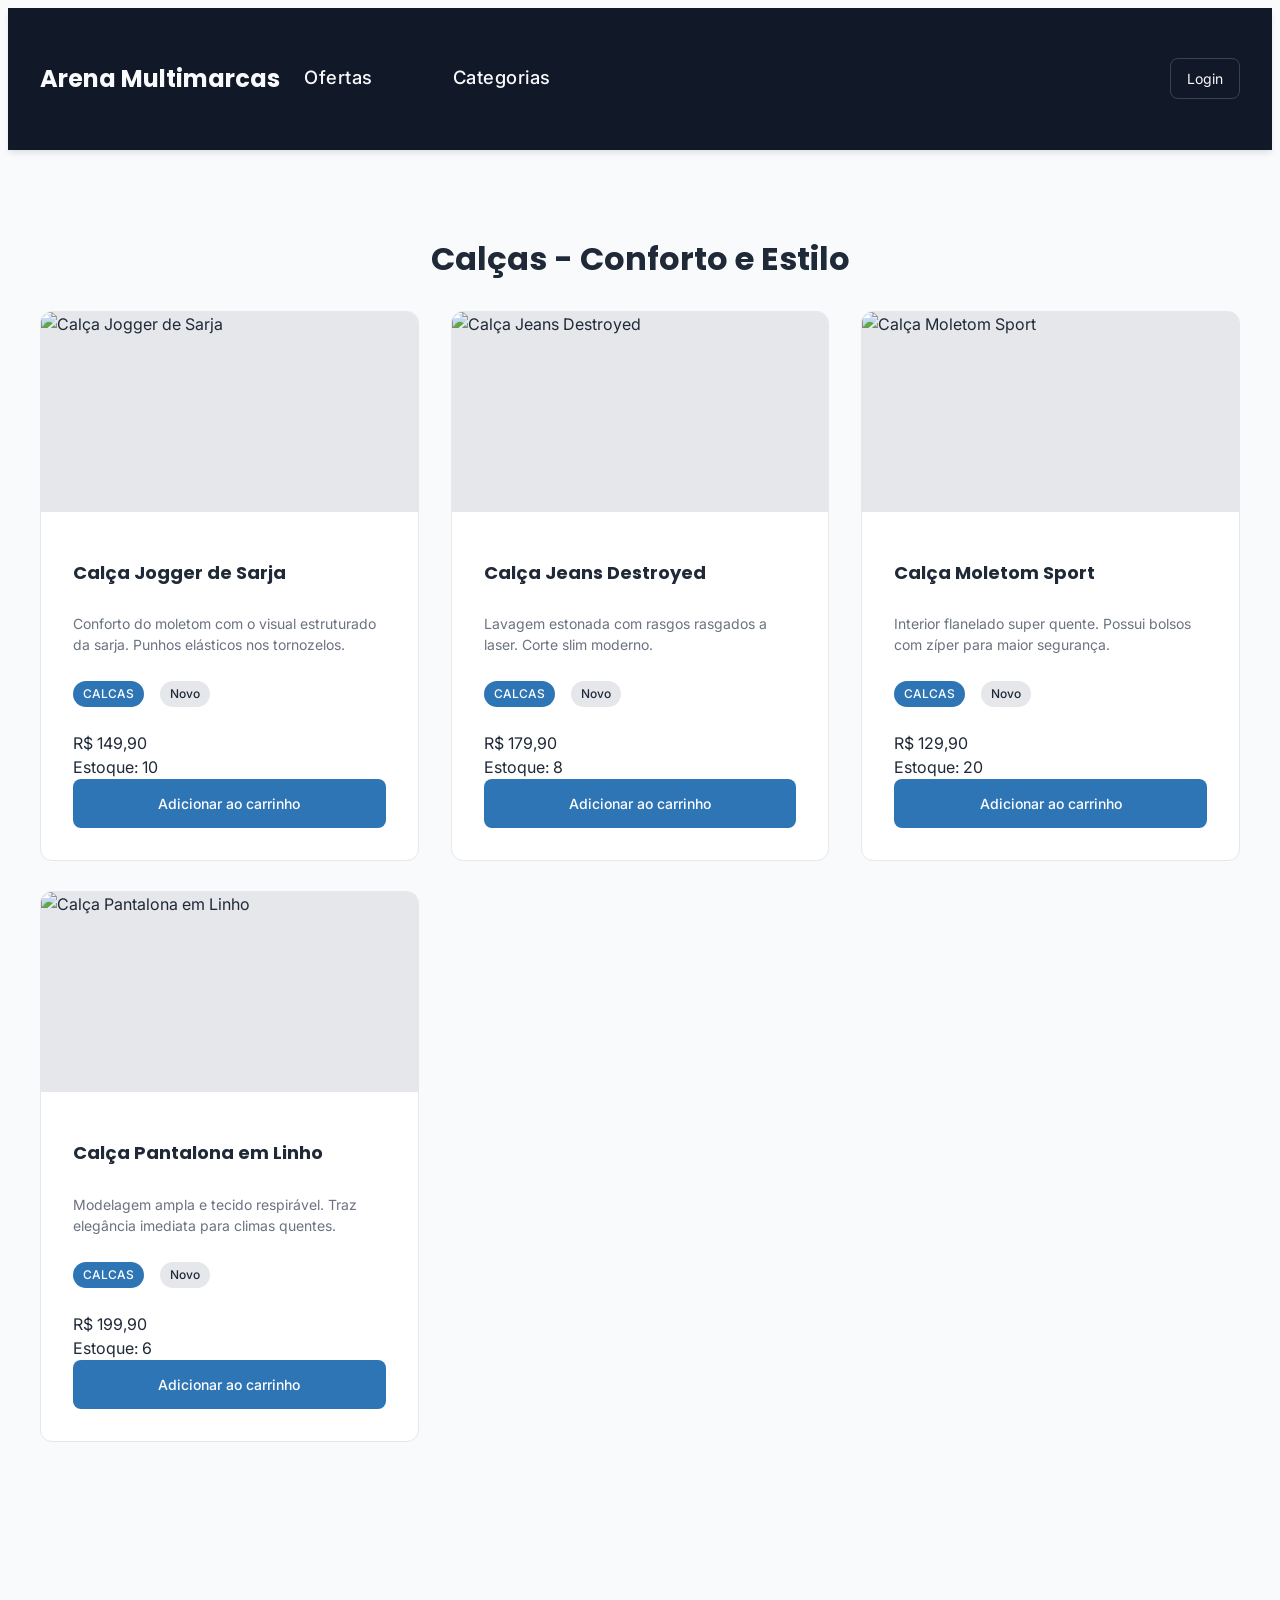
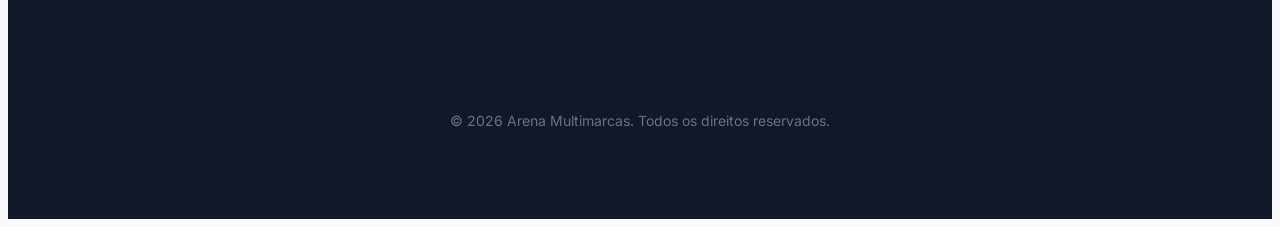
==== commit fa740e3d: "pagamento e pedido 100% e aprimoramentos" ====
--- a/calcas.html
+++ b/calcas.html
@@ -59,82 +59,10 @@
 <section class="section">
   <h2 class="section__title">Calças - Conforto e Estilo</h2>
   <div class="cards-grid">
-    <article class="card">
-      <div class="card__image"><img src="https://images.unsplash.com/photo-1542272604-787c3835535d?w=400&h=300&fit=crop" alt="Calça Jeans"></div>
-      <div class="card__content">
-        <h3 class="card__title">Calça Jeans Clássica</h3>
-        <p class="card__description">Jeans de qualidade premium com corte tradicional. Confortável e durável.</p>
-        <div class="card__meta"><span class="card__category">Calça</span><span class="card__level">Premium</span></div>
-        <button class="card__button">R$ 89,90</button>
-      </div>
-    </article>
-    <article class="card">
-      <div class="card__image"><img src="https://images.unsplash.com/photo-1473966968600-fa801b869a1a?w=400&h=300&fit=crop" alt="Calça Social"></div>
-      <div class="card__content">
-        <h3 class="card__title">Calça Social Slim</h3>
-        <p class="card__description">Corte slim fit moderno, perfeita para ambientes corporativos.</p>
-        <div class="card__meta"><span class="card__category">Calça</span><span class="card__level">Elegante</span></div>
-        <button class="card__button">R$ 119,90</button>
-      </div>
-    </article>
-    <article class="card">
-      <div class="card__image"><img src="https://images.unsplash.com/photo-1506629905607-0b5b8b5b2b5b?w=400&h=300&fit=crop" alt="Calça Cargo"></div>
-      <div class="card__content">
-        <h3 class="card__title">Calça Cargo Aventureira</h3>
-        <p class="card__description">Com múltiplos bolsos funcionais, ideal para quem busca praticidade.</p>
-        <div class="card__meta"><span class="card__category">Calça</span><span class="card__level">Casual</span></div>
-        <button class="card__button">R$ 99,90</button>
-      </div>
-    </article>
-    <article class="card">
-      <div class="card__image"><img src="https://images.unsplash.com/photo-1541578527986-ccbb96293588?w=400&h=300&fit=crop" alt="Legging"></div>
-      <div class="card__content">
-        <h3 class="card__title">Legging Confortável</h3>
-        <p class="card__description">Tecido elástico e respirável, perfeita para atividades físicas.</p>
-        <div class="card__meta"><span class="card__category">Calça</span><span class="card__level">Esportiva</span></div>
-        <button class="card__button">R$ 79,90</button>
-      </div>
-    </article>
-    <article class="card">
-      <div class="card__image"><img src="https://images.unsplash.com/photo-1488348057664-e62a68339b17?w=400&h=300&fit=crop" alt="Calça Flare"></div>
-      <div class="card__content">
-        <h3 class="card__title">Calça Flare Retrô</h3>
-        <p class="card__description">Corte flare moderno resgatando o estilo dos anos 70 com toque atual.</p>
-        <div class="card__meta"><span class="card__category">Calça</span><span class="card__level">Moda</span></div>
-        <button class="card__button">R$ 109,90</button>
-      </div>
-    </article>
-    <article class="card">
-      <div class="card__image"><img src="https://images.unsplash.com/photo-1542272604-787c3835535d?w=400&h=300&fit=crop" alt="Calça Reta"></div>
-      <div class="card__content">
-        <h3 class="card__title">Calça Reta Conforto</h3>
-        <p class="card__description">Corte reta clássico que combina com qualquer look. Confortável o dia todo.</p>
-        <div class="card__meta"><span class="card__category">Calça</span><span class="card__level">Clássico</span></div>
-        <button class="card__button">R$ 74,90</button>
-      </div>
-    </article>
   </div>
 </section>
 </main>
 <footer class="footer">
-  <div class="footer__container">
-    <div class="footer__column"><h4 class="footer__title">Categorias</h4>
-      <ul class="footer__list">
-        <li><a href="camisetas.html" class="footer__link">Camisetas</a></li>
-        <li><a href="calcas.html" class="footer__link">Calças</a></li>
-        <li><a href="tenis.html" class="footer__link">Calçados</a></li>
-        <li><a href="departamento.html" class="footer__link">Todas</a></li>
-      </ul>
-    </div>
-    <div class="footer__column"><h4 class="footer__title">Suporte</h4>
-      <ul class="footer__list">
-        <li><a href="aula_03.html" class="footer__link">Contato</a></li>
-        <li><a href="aula_03.html" class="footer__link">FAQ</a></li>
-        <li><a href="aula_03.html" class="footer__link">Rastreamento</a></li>
-        <li><a href="aula_03.html" class="footer__link">Devoluções</a></li>
-      </ul>
-    </div>
-  </div>
   <div class="footer__bottom">
     <p class="footer__copyright">© <span id="footerYear">2026</span> Arena Multimarcas. Todos os direitos reservados.</p>
   </div>
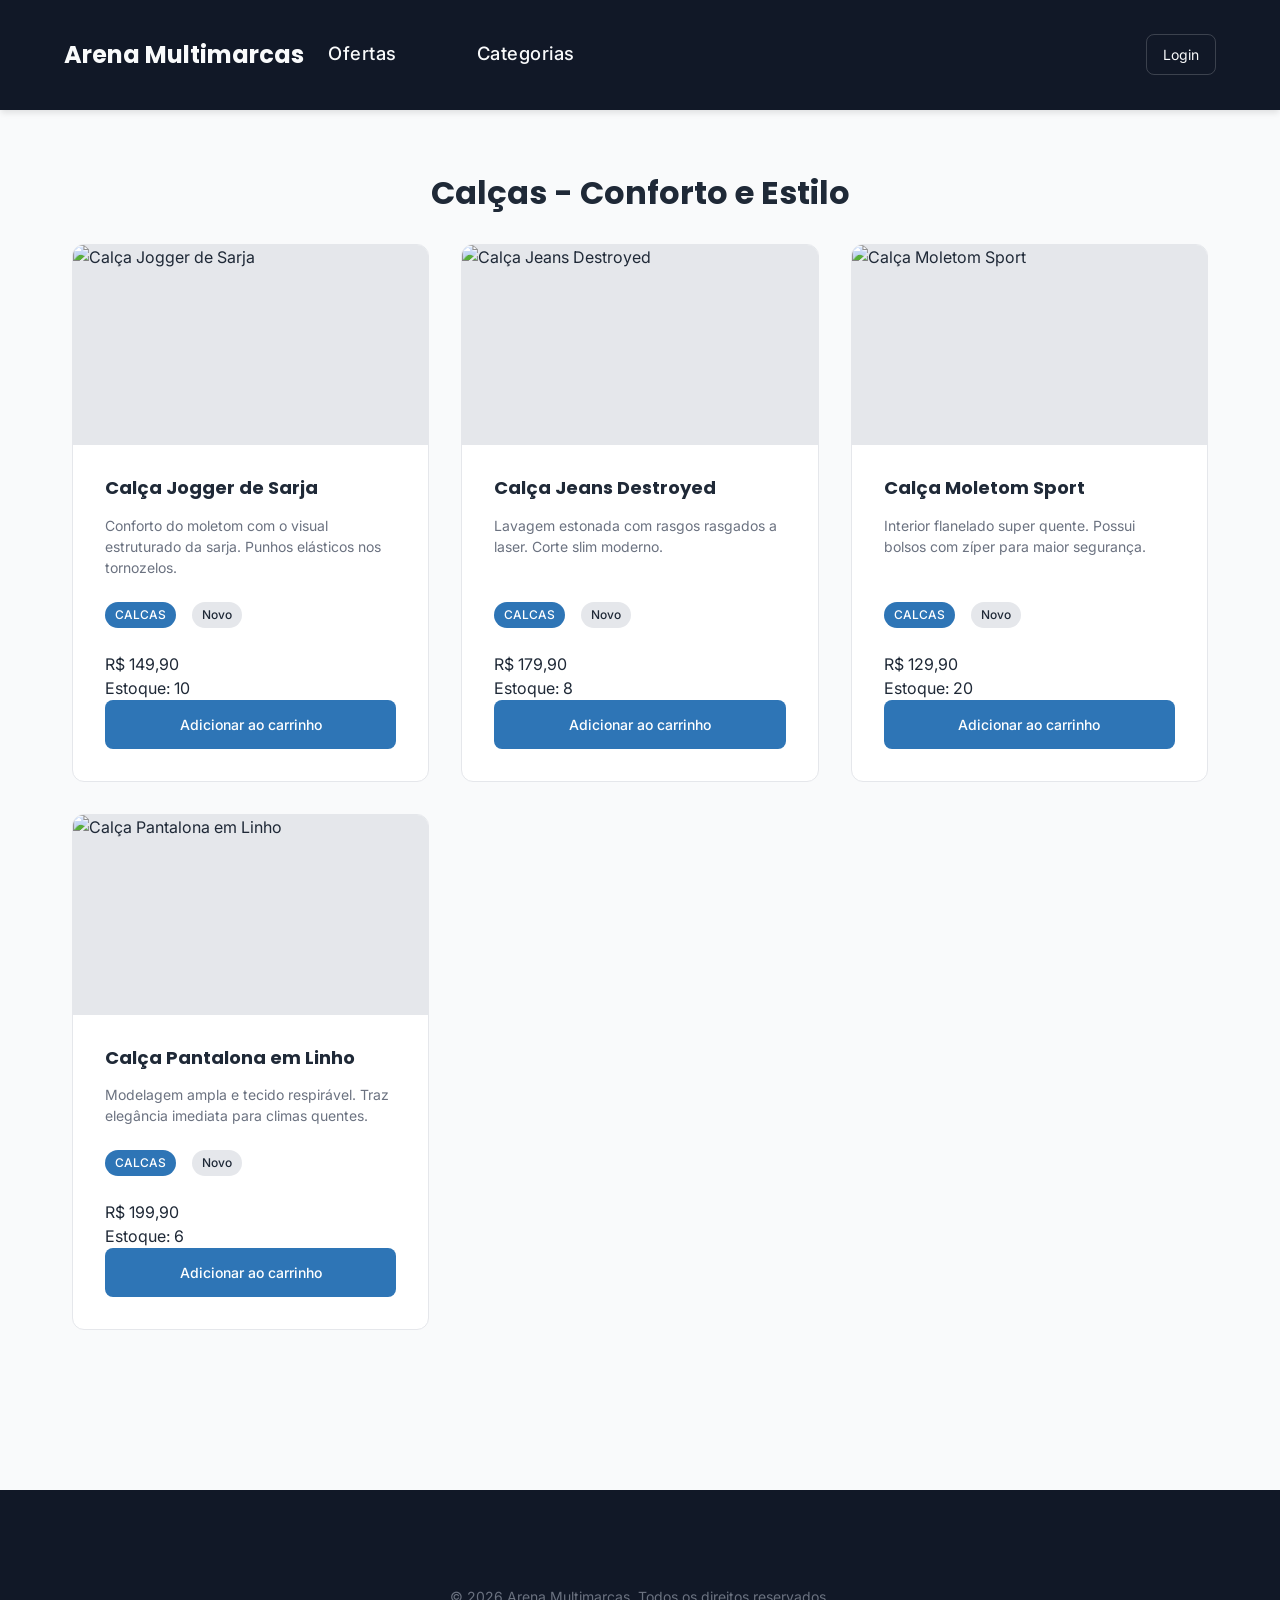
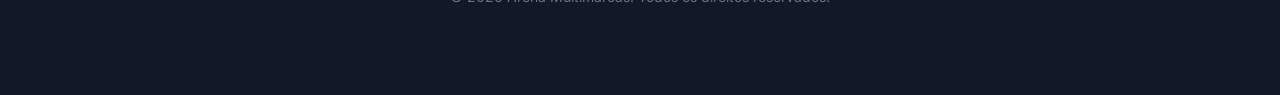
==== commit 5af64bff: "pj 90%" ====
--- a/calcas.html
+++ b/calcas.html
@@ -4,9 +4,13 @@
   <meta charset="UTF-8">
   <meta name="viewport" content="width=device-width, initial-scale=1.0">
   <title>Calças - Arena Multimarcas</title>
+
+  <!--LINKS PARA FONTES  -->
   <link rel="preconnect" href="https://fonts.googleapis.com">
   <link rel="preconnect" href="https://fonts.gstatic.com" crossorigin>
   <link href="https://fonts.googleapis.com/css2?family=Inter:wght@400;500;700&family=Poppins:wght@700&display=swap" rel="stylesheet">
+
+  <!--LINKS PARA CSS -->
   <link rel="stylesheet" href="css/tokens/main.css">
   <link rel="stylesheet" href="css/reset.css">
   <link rel="stylesheet" href="css/base.css">
@@ -32,7 +36,7 @@
       <ul class="navbar__menu" id="navbarMenu">
         <li class="navbar__item"><a href="aula_03.html" class="navbar__link">Home</a></li>
         
-        <li class="navbar__item navbar__dropdown">
+        <li class="navbar__item navbar__dropdown"> <!-- DROPDOWN DE CATEGORIAS -->
           <a href="#" class="navbar__link">Categorias</a>
           <ul class="navbar__submenu">
             <li><a href="camisetas.html" class="navbar__sublink">Camisetas</a></li>
@@ -59,6 +63,9 @@
 <section class="section">
   <h2 class="section__title">Calças - Conforto e Estilo</h2>
   <div class="cards-grid">
+
+    <!-- ESPAÇO PARA OS CARDS DE PRODUTOS QUE SERÃO EXIBIDOS VIA JAVASCRIPT -->
+
   </div>
 </section>
 </main>
@@ -67,62 +74,79 @@
     <p class="footer__copyright">© <span id="footerYear">2026</span> Arena Multimarcas. Todos os direitos reservados.</p>
   </div>
 </footer>
-  <div class="modal" id="loginModal" aria-hidden="true">
-    <div class="modal__backdrop" id="modalBackdrop"></div>
-    <div class="modal__content">
-      <button class="modal__close" id="closeLoginModal" aria-label="Fechar">×</button>
-      <h2>Entrar no site</h2>
-      <form id="loginForm" class="form">
-        <label for="loginUser">Usuário</label>
-        <input type="text" id="loginUser" name="user" placeholder="admin ou cliente" required>
+
+<!-- MODAL DE LOGIN / CRIAR ANÚNCIO -->
+
+<!-- JANELA DE LOGIN -->
+<div id="loginModal" class="modal" aria-hidden="true">
+  <div class="modal__backdrop"></div>
+  <div class="modal__content">
+    <button id="closeLoginModal" class="modal__close">✖</button>
+    <h2>Fazer Login</h2>
+    <div id="loginError" class="error-msg"></div>
+    <form id="loginForm" class="form">
+      <div class="form__group">
+        <label for="loginUser">Usuário (cliente ou admin)</label>
+        <input type="text" id="loginUser" required>
+      </div>
+      <div class="form__group">
         <label for="loginPassword">Senha</label>
-        <input type="password" id="loginPassword" name="password" placeholder="admim ou cliente" required>
-        <button type="submit" class="card__button">Entrar</button>
-        <p id="loginError" class="form__error" aria-live="polite"></p>
-      </form>
-    </div>
+        <input type="password" id="loginPassword" required>
+      </div>
+      <button type="submit" class="card__button u-margin-top">Entrar</button>
+    </form>
   </div>
+</div>
 
-  <div class="modal" id="createAdModal" aria-hidden="true">
-    <div class="modal__backdrop"></div>
-    <div class="modal__content">
-      <button class="modal__close" id="closeCreateAdModal" aria-label="Fechar">×</button>
-      <h2>Criar Anúncio</h2>
-      <form id="createAdForm" class="form">
-        <label for="adTitle">Título</label>
-        <input type="text" id="adTitle" name="title" required>
 
-        <label for="adDescription">Descrição</label>
-        <textarea id="adDescription" name="description" rows="3" required></textarea>
-
-        <label for="adCategory">Categoria</label>
-        <select id="adCategory" name="category" required>
+<!-- JANELA DE CRIAÇÃO DE ANÚNCIO -->
+<div id="createAdModal" class="modal" aria-hidden="true">
+  <div class="modal__backdrop"></div>
+  <div class="modal__content">
+    <button id="closeCreateAdModal" class="modal__close">✖</button>
+    <h2>Criar Novo Anúncio</h2>
+    <div id="createAdError" class="error-msg"></div>
+    <form id="createAdForm" class="form">
+      <div class="form__group">
+        <label>Título do Produto</label>
+        <input type="text" name="title" required>
+      </div>
+      <div class="form__group">
+        <label>Descrição</label>
+        <textarea name="description" rows="2" required></textarea>
+      </div>
+      <div class="form__group">
+        <label>Categoria</label>
+        <select name="category" required>
           <option value="camisetas">Camisetas</option>
           <option value="calcas">Calças</option>
           <option value="tenis">Tênis</option>
           <option value="relogios">Relógios</option>
           <option value="mochilas">Mochilas</option>
-          <option value="ofertas">Ofertas</option>
-          <option value="departamento">Departamento</option>
         </select>
+      </div>
+      <div class="form__group">
+        <label>Preço (R$)</label>
+        <input type="number" name="price" step="0.01" required>
+      </div>
+      <div class="form__group">
+        <label>Estoque Inicial</label>
+        <input type="number" name="stock" required>
+      </div>
+      <div class="form__group">
+        <label>URL da Imagem</label>
+        <input type="url" name="imageUrl" placeholder="https://...">
+      </div>
+      <div class="form__group">
+        <label>Ou anexe um arquivo (.jpg, .png)</label>
+        <input type="file" name="imageFile" accept="image/png, image/jpeg">
+      </div>
+      <button type="submit" class="card__button u-margin-top">Salvar Anúncio</button>
+    </form>
+  </div>
+</div>
 
-        <label for="adPrice">Preço (R$)</label>
-        <input type="number" id="adPrice" name="price" min="0" step="0.01" required>
-
-        <label for="adStock">Estoque</label>
-        <input type="number" id="adStock" name="stock" min="0" step="1" required>
-
-        <label for="adImageUrl">Link da imagem</label>
-        <input type="url" id="adImageUrl" name="imageUrl" placeholder="https://...">
-
-        <label for="adImageFile">Ou anexar imagem (.jpg, .png)</label>
-        <input type="file" id="adImageFile" name="imageFile" accept="image/*">
-
-        <button type="submit" class="card__button">Criar anúncio</button>
-        <p id="createAdError" class="form__error" aria-live="polite"></p>
-      </form>
-    </div>
-  </div>
+<!--__________________________________________FINAL DA CRIAÇÃO DE LOGIN / ANÚNCIO____________________________________-->
 
 <script src="js/main.js"></script>
 </body>
--- a/css/tokens/main.css
+++ b/css/tokens/main.css
@@ -1,3 +1,10 @@
+
+/* ========================================
+   TOKENS
+   ======================================== */
+   /* Este arquivo é o ponto de entrada para os tokens de design, que são as variáveis CSS que definem as cores, tipografia, espaçamento
+    e outros aspectos visuais do projeto.*/
+
 @import './primitives.css';
 @import './spacing.css';
 @import './typography.css';
--- a/css/layout.css
+++ b/css/layout.css
@@ -48,19 +48,18 @@
   }
 }
 
-/* Desktop (>= 1200px) - 3 columns */
+
 @media (min-width: 1200px) {
   .cards-grid {
     grid-template-columns: repeat(3, 1fr);
   }
 
-  /* Card featured spans 2 columns on desktop */
+
   .card--featured {
     grid-column: span 2;
     grid-row: span 1;
   }
 
-  /* Optional: Featured card can be full width for better design */
   .cards-grid .card--featured:nth-child(1) {
     grid-column: 1 / -1;
   }
--- a/css/components/navbar.css
+++ b/css/components/navbar.css
@@ -1,8 +1,12 @@
 /* ========================================
    NAVBAR COMPONENT
    ======================================== */
+/* Navbar usada para navegação principal do site, exibindo o logo, links de navegação e ações do usuário. 
+O layout é responsivo, adaptando-se a diferentes tamanhos de tela usando flexbox e media queries. */
 
 .header {
+  /* Container principal do header, com fundo escuro e sombra para criar destaque. 
+  O header é fixo no topo da página para garantir que a navegação esteja sempre acessível. */
   background-color: var(--color-neutral-900);
   box-shadow: var(--shadow-md);
   position: sticky;
@@ -11,10 +15,13 @@
 }
 
 .navbar {
+    /* Container interno da navbar, com largura máxima definida para centralizar o conteúdo e layout flexível para organizar o logo, links de navegação e ações do usuário. 
+    O espaçamento entre os elementos é controlado por gap, e o padding garante um espaçamento adequado dentro da navbar. */
   width: 100%;
 }
 
 .navbar__container {
+  /* Container interno da navbar, com largura máxima definida para centralizar o conteúdo e layout flexível para organizar o logo, links de navegação e ações do usuário.*/
   max-width: var(--layout-max-width);
   margin: 0 auto;
   padding: var(--space-md);
@@ -39,6 +46,9 @@
 /* ========================================
    HAMBURGER MENU (Mobile First)
    ======================================== */
+   /* hamburger menu usado para exibir o menu de navegação em dispositivos móveis. 
+   O menu é ativado por um botão de hambúrguer, que se transforma em um ícone de "X" quando o menu está aberto. 
+   O menu é exibido como uma lista vertical que cobre toda a largura da tela, com links de navegação e ações do usuário organizados de forma clara e acessível. */
 
 .navbar__hamburger {
   display: flex;
@@ -74,6 +84,7 @@
 /* ========================================
    MENU (Mobile Vertical)
    ======================================== */
+   /* menu usado para exibir os links de navegação em dispositivos móveis.*/
 
 .navbar__menu {
   display: none;
@@ -124,7 +135,7 @@
   font-size: 1rem !important; /* Mantém o texto das subcategorias um pouco menor que o das categorias principais */
 }
 
-.navbar__link:hover,
+.navbar__link:hover, 
 .navbar__link:focus {
   background-color: var(--color-neutral-700);
   border-left-color: var(--color-primary-500);
@@ -141,7 +152,9 @@
   gap: var(--space-sm);
 }
 
-@media (max-width: 767px) {
+@media (max-width: 767px) { /* Ajustes para telas menores, como smartphones */
+   /* ajustes para telas menores, como smartphones, onde o layout da navbar é adaptado para melhor usabilidade. 
+   O menu de navegação é exibido como uma lista vertical que cobre toda a largura da tela, e as ações do usuário são organizadas de forma clara e acessível. */
   .navbar__container {
     flex-wrap: wrap;
   }
@@ -163,7 +176,9 @@
   }
 }
 
-.navbar__button {
+.navbar__button { 
+  /* botão usado para ações como "Login", "Registrar" ou "Sair". 
+  O botão tem um estilo de destaque com bordas arredondadas, cor de fundo neutra e um efeito de hover que muda a cor de fundo e a borda para criar um feedback visual claro. */
   border: 1px solid var(--color-border-subtle);
   background: transparent;
   color: var(--color-neutral-50);
@@ -185,7 +200,7 @@
   border-color: var(--color-primary-500);
 }
 
-.navbar__cart {
+.navbar__cart { /* ícone de carrinho usado para acessar o carrinho de compras.*/
   display: inline-flex;
   align-items: center;
   justify-content: center;
@@ -208,11 +223,11 @@
   font-size: 0.9rem;
 }
 
-.hide {
+.hide { /* classe utilitária para esconder elementos, usada para ocultar o menu de navegação em dispositivos móveis quando não está ativo. */
   display: none !important;
 }
 
-.modal {
+.modal { /* modal usado para exibir conteúdo em uma sobreposição, como formulários de login, detalhes de produtos ou mensagens de confirmação.*/
   position: fixed;
   inset: 0;
   display: none;
@@ -221,27 +236,29 @@
   z-index: calc(var(--z-sticky) + 10);
 }
 
-.modal--open {
+.modal--open { /* classe usada para abrir o modal, que exibe o conteúdo em uma sobreposição centralizada na tela. */
   display: flex;
 }
 
-.modal__backdrop {
+.modal__backdrop { /* plano de fundo do modal, que cobre toda a tela com uma cor semi-transparente para criar um efeito de foco no conteúdo do modal. */
   position: absolute;
   inset: 0;
   background: var(--color-overlay);
 }
 
-.modal__content {
+.modal__content { 
+  /* conteúdo do modal, que é posicionado acima do plano de fundo e tem um estilo de destaque com fundo branco, bordas arredondadas 
+  e sombra para criar uma aparência de cartão.*/
   position: relative;
   background: var(--color-neutral-50);
   border-radius: var(--radius-lg);
   padding: var(--space-xl);
   width: min(var(--modal-max-width), calc(100% - var(--space-lg)));
   box-shadow: var(--shadow-xl);
-  z-index: 1;
-}
-
-.modal__close {
+  z-index: 1; /* Garante que o conteúdo do modal fique acima do plano de fundo. */
+}
+
+.modal__close { 
   position: absolute;
   top: var(--space-sm);
   right: var(--space-sm);
--- a/css/components/card.css
+++ b/css/components/card.css
@@ -1,6 +1,8 @@
 /* ========================================
    CARD COMPONENT
    ======================================== */
+
+   /* Card usado para exibir produtos, categorias ou qualquer conteúdo visualmente destacado. */
 
 .card {
   background-color: var(--color-bg);
@@ -16,6 +18,7 @@
 }
 
 .card:hover {
+  /* Efeito de elevação ao passar o mouse */
   transform: translateY(-0.5rem);
   box-shadow: var(--shadow-xl);
 }
@@ -24,7 +27,10 @@
    CARD IMAGE
    ======================================== */
 
+   /* card usado para exibir uma imagem de produto ou categoria. A imagem é responsiva e tem um efeito de zoom ao passar o mouse. */
+
 .card__image {
+  /* Container para a imagem do card, com altura fixa e overflow oculto para criar um efeito de corte. */
   width: 100%;
   height: var(--card-image-height);
   overflow: hidden;
@@ -32,6 +38,7 @@
 }
 
 .card__image img {
+  /* A imagem dentro do card, que se ajusta ao container e tem um efeito de zoom suave ao passar o mouse. */
   width: 100%;
   height: 100%;
   object-fit: cover;
@@ -39,14 +46,18 @@
 }
 
 .card:hover .card__image img {
+  /* Efeito de zoom ao passar o mouse sobre a imagem do card. */
   transform: scale(1.05);
 }
 
 /* ========================================
    CARD CONTENT
    ======================================== */
+   /* card usado para exibir o conteúdo textual do produto ou categoria, como título, descrição e meta-informações. 
+   O conteúdo é organizado em uma coluna flexível para garantir que o botão fique sempre na parte inferior do card. */
 
 .card__content {
+  /* Container para o conteúdo do card, com padding e layout flexível para organizar o título, descrição e meta-informações. */
   padding: var(--space-lg);
   display: flex;
   flex-direction: column;
@@ -54,6 +65,7 @@
 }
 
 .card__title {
+  /* Título do card, com estilo de destaque usando a fonte de heading, tamanho grande e peso bold. */
   font-family: var(--ff-heading);
   font-size: var(--fs-lg);
   font-weight: var(--fw-bold);
@@ -63,6 +75,8 @@
 }
 
 .card__description {
+  /* Descrição do card, com estilo mais leve usando a fonte primária, tamanho pequeno e cor de texto mais clara.
+   O flex-grow garante que a descrição ocupe o espaço disponível, empurrando o botão para a parte inferior do card. */
   font-size: var(--fs-sm);
   color: var(--color-text-light);
   line-height: var(--lh-normal);
@@ -73,8 +87,10 @@
 /* ========================================
    CARD META
    ======================================== */
+   /* card usado para exibir informações adicionais sobre o produto ou categoria, como categoria, nível ou outras tags.*/
 
 .card__meta {
+  /* Container para as meta-informações do card, com layout flexível para organizar as tags de categoria, nível ou outras informações adicionais. */
   display: flex;
   gap: var(--space-sm);
   margin-bottom: var(--space-md);
@@ -82,6 +98,7 @@
 }
 
 .card__category {
+  /* Tag de categoria do card, com estilo de destaque usando um fundo colorido, cor de texto clara e bordas arredondadas. */
   display: inline-block;
   background-color: var(--color-primary-500);
   color: white;
@@ -93,6 +110,7 @@
 }
 
 .card__level {
+  /* Tag de nível do card, com estilo mais neutro usando um fundo cinza claro, cor de texto escura e bordas arredondadas. */
   display: inline-block;
   background-color: var(--color-neutral-200);
   color: var(--color-text);
@@ -105,8 +123,11 @@
 /* ========================================
    CARD BUTTON
    ======================================== */
+    /* botão do card usado para ações como "Adicionar ao Carrinho", "Ver Detalhes" ou "Comprar Agora". 
+    O botão tem um estilo de destaque com cor de fundo primária, texto branco e um efeito de hover que muda a cor de fundo e adiciona uma leve elevação. */
 
 .card__button {
+  /* Botão do card, com estilo de destaque usando a cor primária, texto branco e bordas arredondadas. O botão é posicionado na parte inferior do card graças ao layout flexível do conteúdo. */
   padding: var(--space-sm) var(--space-md);
   background-color: var(--color-primary-500);
   color: white;
@@ -116,29 +137,34 @@
   font-size: var(--fs-sm);
   font-weight: var(--fw-medium);
   cursor: pointer;
-  transition: 
+  transition: /* Efeito de transição suave para mudanças de cor e transformações ao interagir com o botão. */
     background-color var(--transition-normal),
     transform var(--transition-fast);
 }
 
 .card__button:hover {
+  /* Efeito de hover para o botão do card, que muda a cor de fundo para um tom mais escuro da cor primária e adiciona uma leve elevação. */
   background-color: var(--color-primary-600);
   transform: translateY(-2px);
 }
 
 .card__button:active {
+  /* Efeito de clique para o botão do card, que adiciona uma leve depressão para simular o efeito de pressionar o botão. */
   transform: translateY(0);
 }
 
 /* ========================================
    CARD FEATURED VARIANT
    ======================================== */
+   /* variante de card usado para destacar produtos ou categorias especiais, como promoções, lançamentos ou itens em destaque.*/
 
 .card--featured {
+  /* Variante de card para itens em destaque, com bordas mais grossas e coloridas para chamar a atenção. */
   border-color: var(--color-primary-500);
   border-width: var(--border-normal);
 }
 
 .card--featured .card__category {
+  /* Tag de categoria para itens em destaque, com um fundo mais vibrante para realçar a importância do item. */
   background-color: var(--color-primary-700);
 }
--- a/css/components/form.css
+++ b/css/components/form.css
@@ -1,3 +1,9 @@
+
+/* ========================================
+   FORM
+   ======================================== */
+   /* estilo base para formulários, definindo a largura máxima, centralização e layout em grid para organizar os campos do formulário com espaçamento consistente. */
+
 form {
   max-width: var(--form-max-width);
   margin: auto;
--- a/css/components/footer.css
+++ b/css/components/footer.css
@@ -1,8 +1,12 @@
 /* ========================================
    FOOTER COMPONENT
    ======================================== */
+/* Footer usado para exibir informações de contato, links úteis e direitos autorais no final da página. 
+O layout é responsivo, adaptando-se a diferentes tamanhos de tela usando CSS Grid. */
 
 .footer {
+  /* Container principal do footer, com fundo escuro e texto em tom neutro para criar contraste. O
+   footer é dividido em seções usando CSS Grid para organizar o conteúdo de forma clara e acessível. */
   background-color: var(--color-neutral-900);
   color: var(--color-neutral-400);
   margin-top: var(--space-2xl);
@@ -10,6 +14,8 @@
 }
 
 .footer__container {
+  /* Container interno do footer, com largura máxima definida para centralizar o conteúdo e layout em grid para organizar as colunas. 
+  O espaçamento entre as colunas é controlado por gap, e o padding inferior garante um espaçamento adequado antes do rodapé final. */
   max-width: var(--layout-max-width);
   margin: 0 auto;
   display: grid;
@@ -20,14 +26,14 @@
 }
 
 /* Tablets (>= 768px) - 2 columns */
-@media (min-width: 768px) {
+@media (min-width: 768px) { /* Em telas de tablet, o layout do footer muda para duas colunas, permitindo uma melhor organização do conteúdo sem sobrecarregar a visualização. */
   .footer__container {
     grid-template-columns: repeat(2, 1fr);
   }
 }
 
 /* Desktop (>= 1200px) - 4 columns */
-@media (min-width: 1200px) {
+@media (min-width: 1200px) { /* Em telas de desktop, o layout do footer muda para quatro colunas, permitindo uma organização mais detalhada do conteúdo. */
   .footer__container {
     grid-template-columns: repeat(4, 1fr);
   }
@@ -36,13 +42,16 @@
 /* ========================================
    FOOTER COLUMN
    ======================================== */
+   /* coluna do footer usada para organizar diferentes seções de conteúdo, como informações de contato, links úteis, redes sociais e outras categorias relevantes.*/
 
 .footer__column {
+  /* Container para cada coluna do footer, com padding para criar espaçamento interno e borda inferior para separar visualmente as seções.*/
   display: flex;
   flex-direction: column;
 }
 
 .footer__title {
+  /* Título de cada coluna do footer, com estilo de destaque usando a fonte de título, tamanho de fonte maior e cor neutra clara para criar contraste com o fundo escuro. */
   font-family: var(--ff-heading);
   font-size: var(--fs-base);
   font-weight: var(--fw-bold);
@@ -53,6 +62,7 @@
 /* ========================================
    FOOTER LIST & LINKS
    ======================================== */
+   /* lista de links do footer usada para exibir links úteis, informações de contato ou outras categorias relevantes.*/
 
 .footer__list {
   list-style: none;
@@ -97,6 +107,7 @@
 /* ========================================
    FOOTER BOTTOM
    ======================================== */
+    /* seção inferior do footer usada para exibir informações de direitos autorais, políticas de privacidade ou outras informações legais.*/
 
 .footer__bottom {
   max-width: var(--layout-max-width);
--- a/css/utilities.css
+++ b/css/utilities.css
@@ -1,6 +1,9 @@
 /* ========================================
    5. UTILITIES - Helper Classes
    ======================================== */
+/* Este arquivo contém classes utilitárias que fornecem estilos rápidos e reutilizáveis para ocultar elementos, 
+controlar a visibilidade em diferentes dispositivos, ajustar margens e preenchimentos, e alinhar texto. 
+Essas classes são projetadas para serem usadas em conjunto com os componentes para facilitar a personalização e o layout responsivo. */
 
 /* Display */
 .u-hidden {
